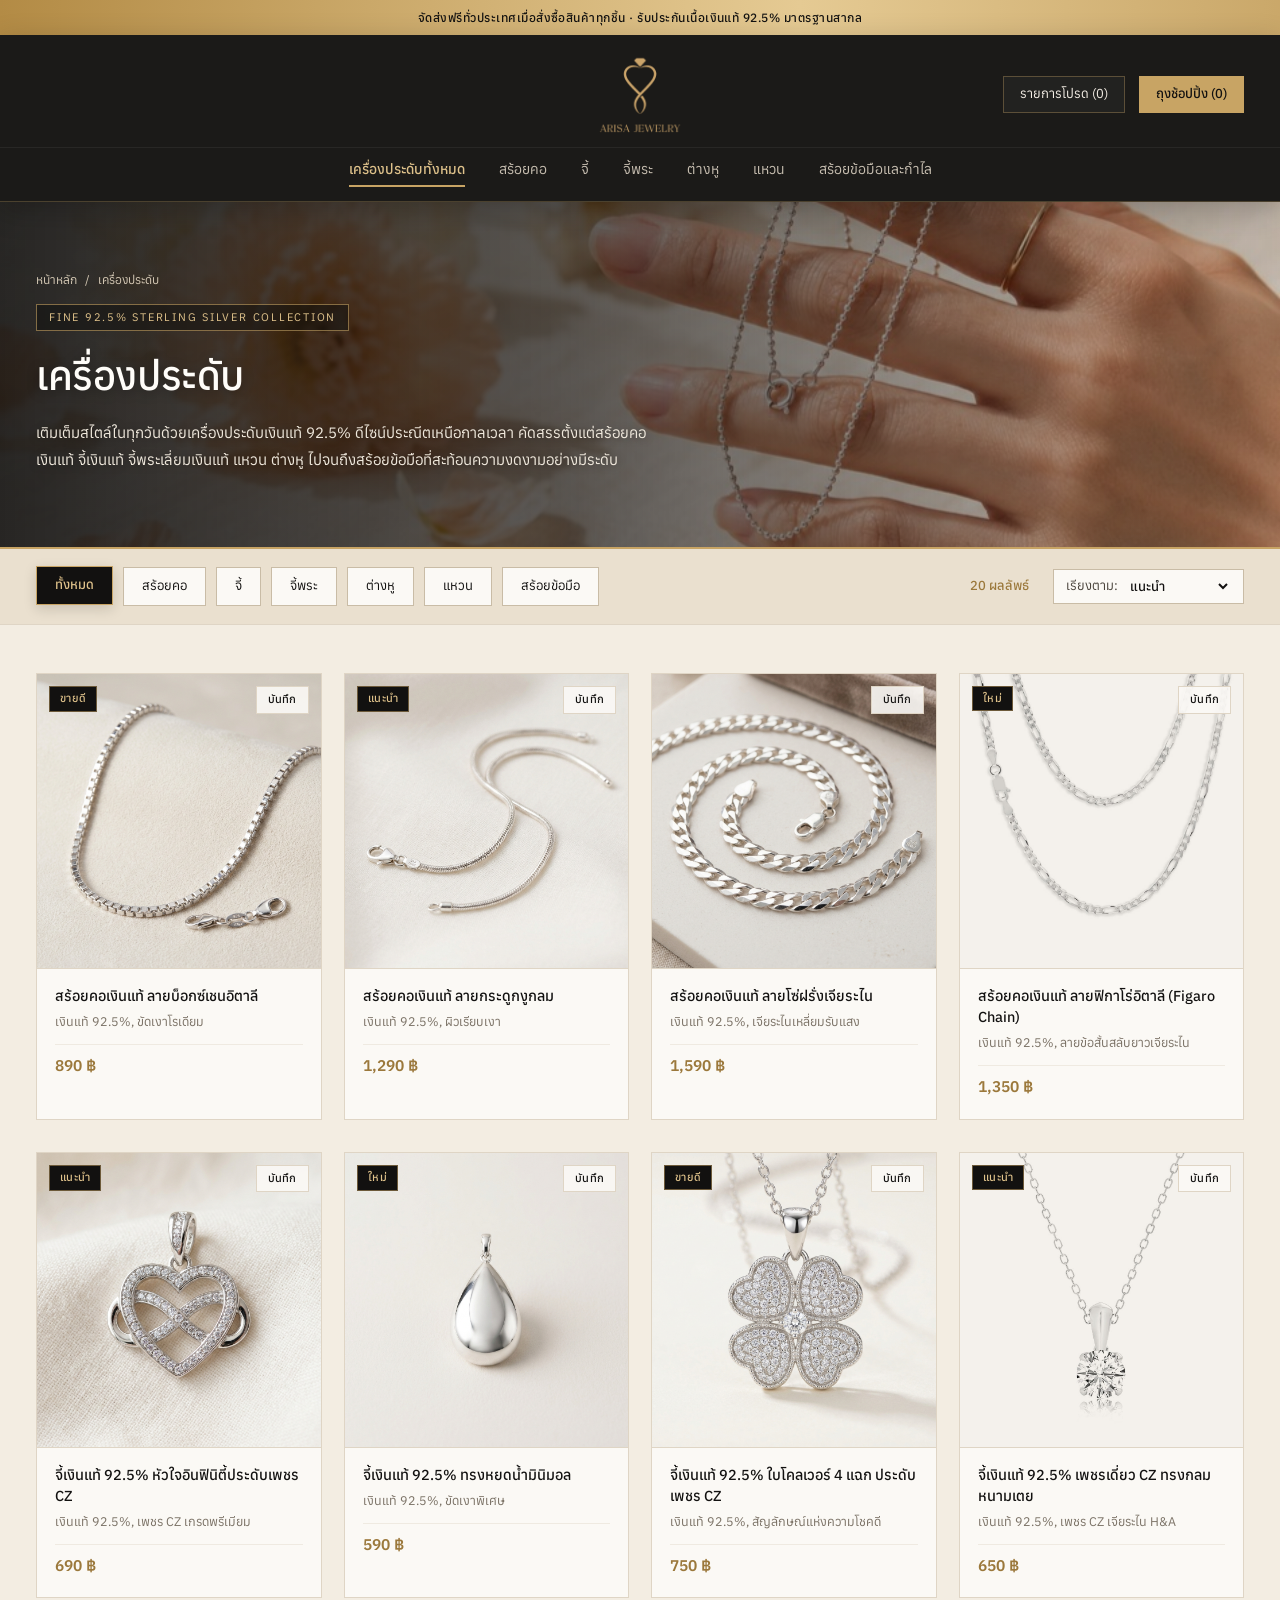
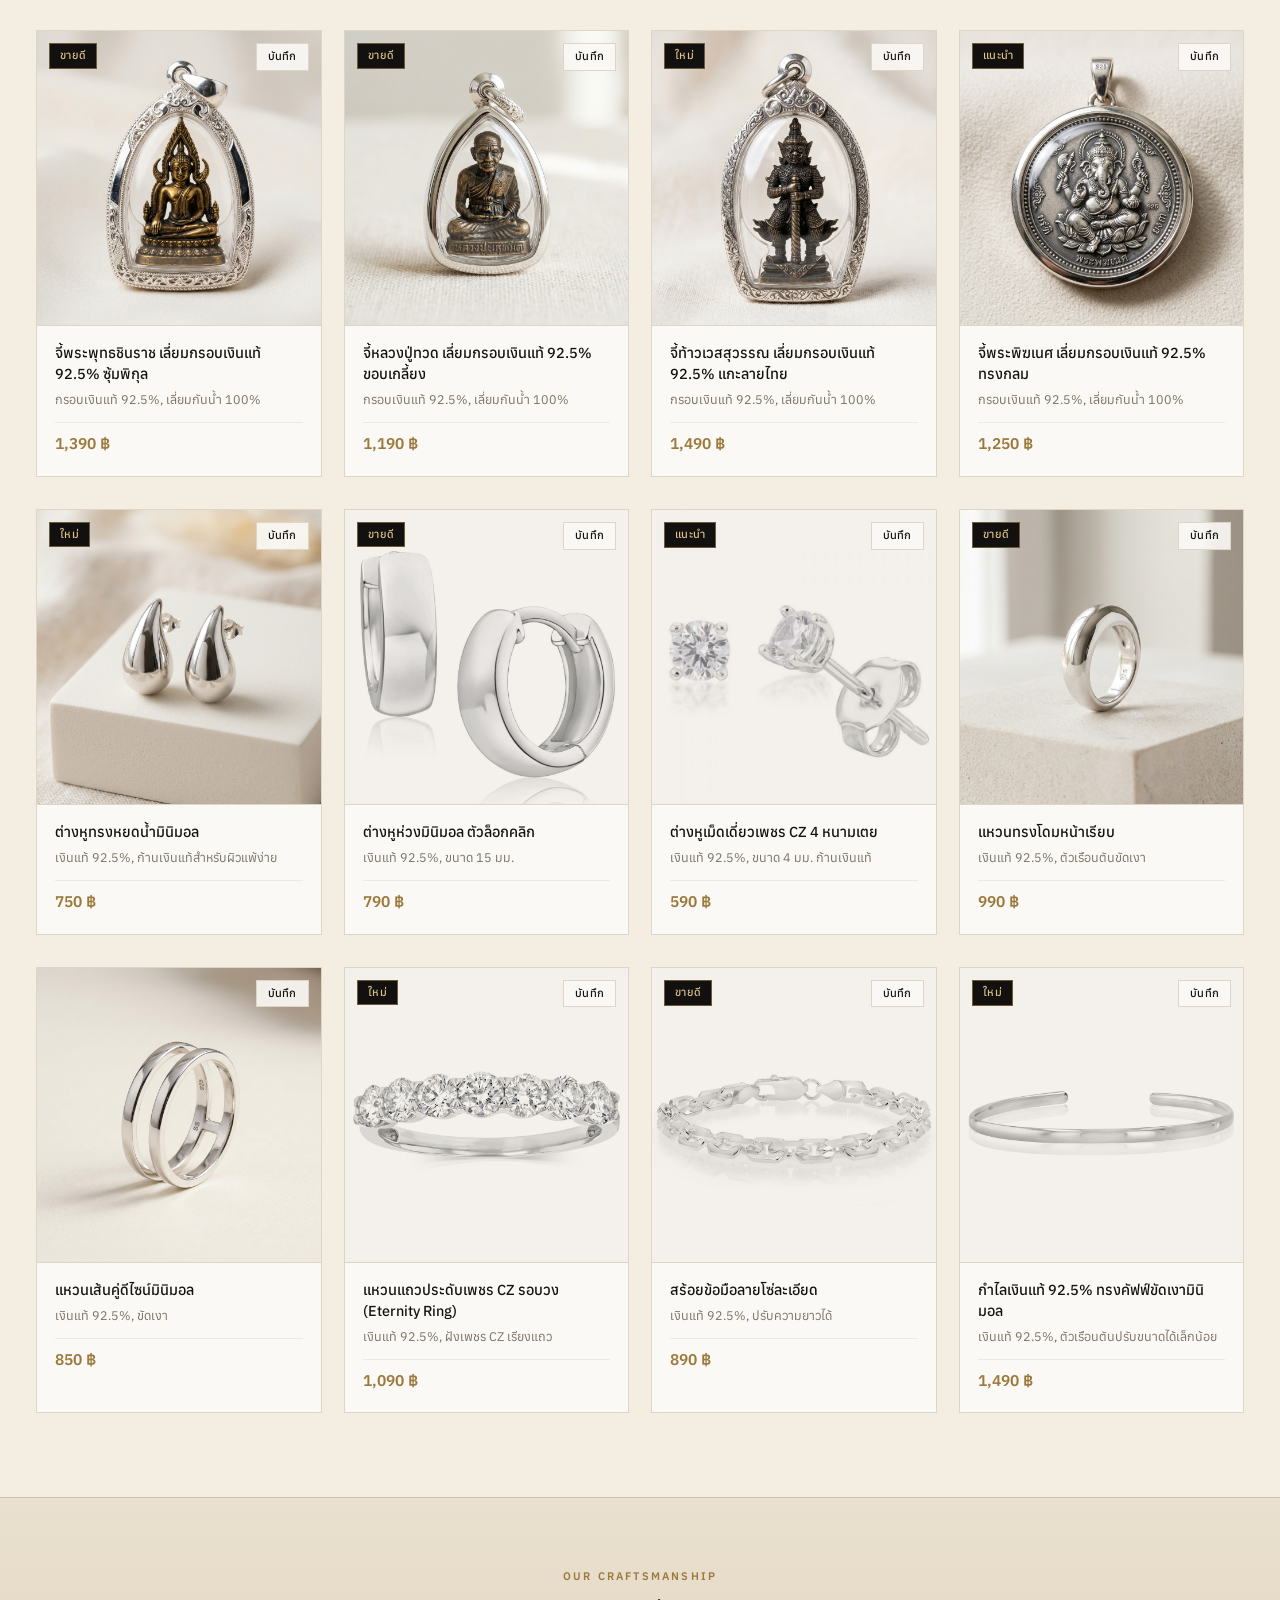
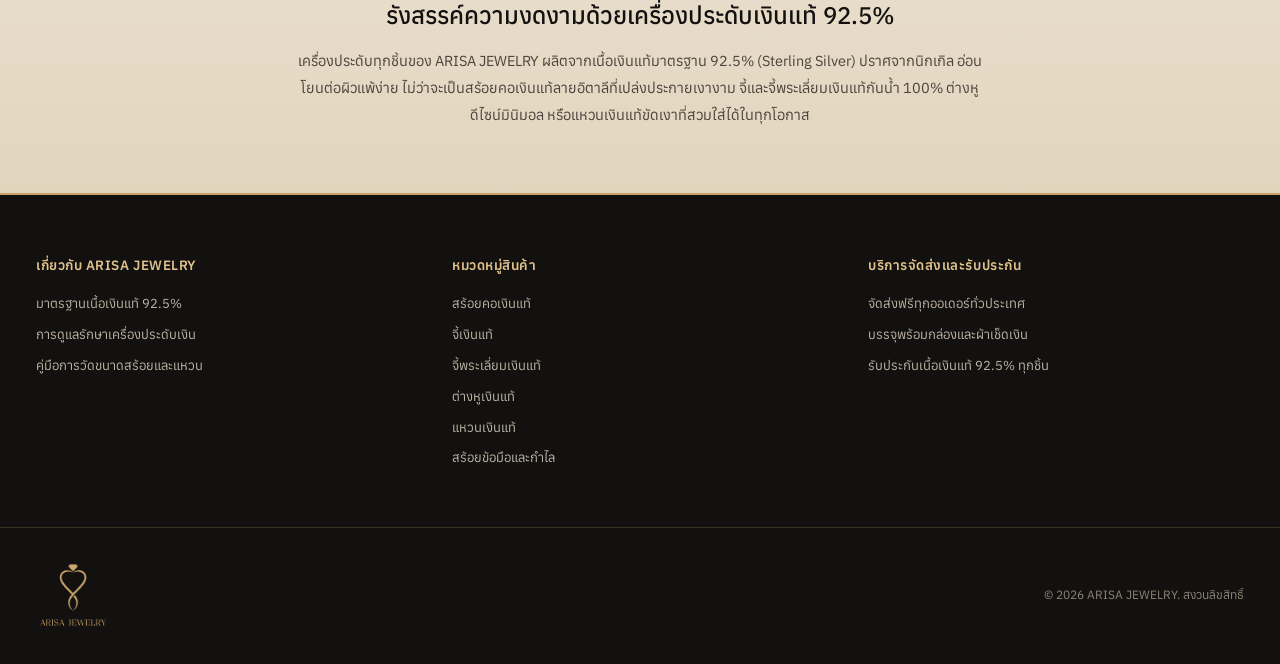
==== index.html @ e8a819fc "Remove TH / THB text from header left" ====
<!DOCTYPE html>
<html lang="th">
<head>
  <meta charset="UTF-8">
  <meta name="viewport" content="width=device-width, initial-scale=1.0">
  <title>เครื่องประดับเงินแท้ 92.5% | ARISA JEWELRY</title>
  <link rel="preconnect" href="https://fonts.googleapis.com">
  <link rel="preconnect" href="https://fonts.gstatic.com" crossorigin>
  <link href="https://fonts.googleapis.com/css2?family=Anuphan:wght@300;400;500;600&family=Cormorant+Garamond:wght@400;500;600&display=swap" rel="stylesheet">
  <link rel="stylesheet" href="styles.css">
</head>
<body>

  <!-- Top Utility Bar (Champagne Gold Shimmer) -->
  <div class="utility-bar">
    <span>จัดส่งฟรีทั่วประเทศเมื่อสั่งซื้อสินค้าทุกชิ้น · รับประกันเนื้อเงินแท้ 92.5% มาตรฐานสากล</span>
  </div>

  <!-- Main Header (Deep Obsidian Black & Signature Gold Logo) -->
  <header class="sw-header" id="top">
    <div class="sw-header-inner">
      <div class="sw-header-left"></div>

      <a href="#top" class="sw-brand" onclick="setCategory('all')">
        <img src="assets/logo-gold.png" alt="ARISA JEWELRY" class="sw-brand-logo">
      </a>

      <div class="sw-header-right">
        <button class="sw-action-link" id="wishlistTrigger" type="button">
          รายการโปรด (<span id="wishCount">0</span>)
        </button>
        <button class="sw-action-link sw-bag-link" id="bagTrigger" type="button">
          ถุงช้อปปิ้ง (<span id="bagCount">0</span>)
        </button>
      </div>
    </div>

    <!-- Category Navigation Bar -->
    <nav class="sw-nav">
      <button class="sw-nav-link active" data-category="all" type="button">เครื่องประดับทั้งหมด</button>
      <button class="sw-nav-link" data-category="necklaces" type="button">สร้อยคอ</button>
      <button class="sw-nav-link" data-category="pendants" type="button">จี้</button>
      <button class="sw-nav-link" data-category="amulets" type="button">จี้พระ</button>
      <button class="sw-nav-link" data-category="earrings" type="button">ต่างหู</button>
      <button class="sw-nav-link" data-category="rings" type="button">แหวน</button>
      <button class="sw-nav-link" data-category="bracelets" type="button">สร้อยข้อมือและกำไล</button>
    </nav>
  </header>

  <!-- Category Hero Header with Editorial Banner Image -->
  <section class="sw-category-hero" id="heroBannerSection">
    <div class="sw-hero-bg-wrap">
      <img src="assets/hero-banner.jpg" alt="ARISA JEWELRY Sterling Silver" class="sw-hero-bg-img" id="heroBannerImg">
      <div class="sw-hero-overlay"></div>
    </div>
    <div class="sw-container sw-hero-content">
      <div class="sw-breadcrumb">
        <a href="#top" onclick="setCategory('all')">หน้าหลัก</a>
        <span>/</span>
        <span id="breadcrumbCurrent">เครื่องประดับ</span>
      </div>
      <div class="sw-hero-badge">FINE 92.5% STERLING SILVER COLLECTION</div>
      <h1 class="sw-category-title" id="categoryTitle">เครื่องประดับ</h1>
      <p class="sw-category-desc" id="categoryDesc">
        เติมเต็มสไตล์ในทุกวันด้วยเครื่องประดับเงินแท้ 92.5% ดีไซน์ประณีตเหนือกาลเวลา คัดสรรตั้งแต่สร้อยคอเงินแท้ จี้เงินแท้ จี้พระเลี่ยมเงินแท้ แหวน ต่างหู ไปจนถึงสร้อยข้อมือที่สะท้อนความงดงามอย่างมีระดับ
      </p>
    </div>
  </section>

  <!-- Filter Pills & Sort Bar -->
  <section class="sw-filter-section">
    <div class="sw-container sw-filter-bar">
      <div class="sw-pills">
        <button class="sw-pill active" data-category="all" type="button">ทั้งหมด</button>
        <button class="sw-pill" data-category="necklaces" type="button">สร้อยคอ</button>
        <button class="sw-pill" data-category="pendants" type="button">จี้</button>
        <button class="sw-pill" data-category="amulets" type="button">จี้พระ</button>
        <button class="sw-pill" data-category="earrings" type="button">ต่างหู</button>
        <button class="sw-pill" data-category="rings" type="button">แหวน</button>
        <button class="sw-pill" data-category="bracelets" type="button">สร้อยข้อมือ</button>
      </div>

      <div class="sw-sort-group">
        <span class="sw-result-count" id="resultCount">20 ผลลัพธ์</span>
        <div class="sw-sort-select-wrap">
          <label for="sortSelect">เรียงตาม:</label>
          <select id="sortSelect" class="sw-sort-select">
            <option value="recommended">แนะนำ</option>
            <option value="price-asc">ราคา: ต่ำ ไป สูง</option>
            <option value="price-desc">ราคา: สูง ไป ต่ำ</option>
          </select>
        </div>
      </div>
    </div>
  </section>

  <!-- Product Grid (4-Column Warm Luxury Tiles) -->
  <main class="sw-catalog">
    <div class="sw-container">
      <div class="sw-product-grid" id="productGrid">
        <!-- Populated via app.js -->
      </div>
    </div>
  </main>

  <!-- Editorial Craft Footer Block -->
  <section class="sw-seo-block">
    <div class="sw-container sw-seo-inner">
      <span class="sw-seo-eyebrow">OUR CRAFTSMANSHIP</span>
      <h2>รังสรรค์ความงดงามด้วยเครื่องประดับเงินแท้ 92.5%</h2>
      <p>
        เครื่องประดับทุกชิ้นของ ARISA JEWELRY ผลิตจากเนื้อเงินแท้มาตรฐาน 92.5% (Sterling Silver) ปราศจากนิกเกิล อ่อนโยนต่อผิวแพ้ง่าย ไม่ว่าจะเป็นสร้อยคอเงินแท้ลายอิตาลีที่เปล่งประกายเงางาม จี้และจี้พระเลี่ยมเงินแท้กันน้ำ 100% ต่างหูดีไซน์มินิมอล หรือแหวนเงินแท้ขัดเงาที่สวมใส่ได้ในทุกโอกาส
      </p>
    </div>
  </section>

  <!-- Obsidian & Gold Luxury Footer -->
  <footer class="sw-footer">
    <div class="sw-container sw-footer-grid">
      <div class="sw-footer-col">
        <h4>เกี่ยวกับ ARISA JEWELRY</h4>
        <ul>
          <li>มาตรฐานเนื้อเงินแท้ 92.5%</li>
          <li>การดูแลรักษาเครื่องประดับเงิน</li>
          <li>คู่มือการวัดขนาดสร้อยและแหวน</li>
        </ul>
      </div>
      <div class="sw-footer-col">
        <h4>หมวดหมู่สินค้า</h4>
        <ul>
          <li><button onclick="setCategory('necklaces')">สร้อยคอเงินแท้</button></li>
          <li><button onclick="setCategory('pendants')">จี้เงินแท้</button></li>
          <li><button onclick="setCategory('amulets')">จี้พระเลี่ยมเงินแท้</button></li>
          <li><button onclick="setCategory('earrings')">ต่างหูเงินแท้</button></li>
          <li><button onclick="setCategory('rings')">แหวนเงินแท้</button></li>
          <li><button onclick="setCategory('bracelets')">สร้อยข้อมือและกำไล</button></li>
        </ul>
      </div>
      <div class="sw-footer-col">
        <h4>บริการจัดส่งและรับประกัน</h4>
        <ul>
          <li>จัดส่งฟรีทุกออเดอร์ทั่วประเทศ</li>
          <li>บรรจุพร้อมกล่องและผ้าเช็ดเงิน</li>
          <li>รับประกันเนื้อเงินแท้ 92.5% ทุกชิ้น</li>
        </ul>
      </div>
    </div>

    <div class="sw-container sw-footer-bottom">
      <img src="assets/logo-gold.png" alt="ARISA JEWELRY" class="sw-footer-logo-img">
      <div class="sw-copyright">© 2026 ARISA JEWELRY. สงวนลิขสิทธิ์</div>
    </div>
  </footer>

  <!-- Product Quick View Modal -->
  <div class="sw-modal-backdrop" id="productModal" aria-hidden="true">
    <div class="sw-modal" role="dialog" aria-modal="true">
      <button class="sw-modal-close" id="modalClose" type="button">ปิด</button>
      <div id="modalBody"></div>
    </div>
  </div>

  <!-- Shopping Bag Drawer -->
  <div class="sw-drawer-backdrop" id="bagDrawer" aria-hidden="true">
    <aside class="sw-drawer">
      <div class="sw-drawer-header">
        <h3>ถุงช้อปปิ้งของคุณ</h3>
        <button id="drawerClose" type="button">ปิด</button>
      </div>
      <div class="sw-drawer-body" id="bagItemsList"></div>
      <div class="sw-drawer-footer">
        <div class="sw-total-line">
          <span>ยอดรวมสุทธิ (รวมค่าจัดส่งฟรี)</span>
          <strong id="bagTotalAmount">0 ฿</strong>
        </div>
        <form id="checkoutForm" class="sw-checkout-form" style="display: none;">
          <input type="text" id="custName" placeholder="ชื่อ - นามสกุลผู้รับ" required>
          <input type="tel" id="custPhone" placeholder="เบอร์โทรศัพท์ติดต่อ" required>
          <textarea id="custAddress" rows="2" placeholder="ที่อยู่จัดส่ง และขนาด/ความยาวสร้อยที่ต้องการ" required></textarea>
          <button type="submit" class="sw-btn-black">ยืนยันคำสั่งซื้อ</button>
        </form>
        <button id="proceedCheckoutBtn" type="button" class="sw-btn-black">ดำเนินการชำระเงิน</button>
        <div id="orderSuccessMsg" class="sw-order-success" style="display: none;"></div>
      </div>
    </aside>
  </div>

  <script src="app.js"></script>
</body>
</html>
---- styles.css ----
:root {
  --sw-black: #121110;
  --sw-obsidian: #181614;
  --sw-gold: #C8A464;
  --sw-gold-light: #DFC28B;
  --sw-gold-dark: #9B783B;
  --sw-grey-dark: #4A443C;
  --sw-grey-muted: #7B7266;
  --sw-bg-white: #FBF9F5;
  --sw-bg-cream: #F3EDE2;
  --sw-bg-sand: #EAE0CF;
  --sw-tile-bg: #EFEAE1;
  --sw-border: #DFD5C5;
  --font-sans: 'Anuphan', -apple-system, BlinkMacSystemFont, sans-serif;
  --font-serif: 'Cormorant Garamond', Georgia, serif;
}

* {
  box-sizing: border-box;
  margin: 0;
  padding: 0;
}

html {
  scroll-behavior: smooth;
}

body {
  background-color: var(--sw-bg-cream);
  color: var(--sw-black);
  font-family: var(--font-sans);
  font-weight: 400;
  line-height: 1.6;
  -webkit-font-smoothing: antialiased;
  overflow-x: hidden;
}

a {
  color: inherit;
  text-decoration: none;
}

button, select {
  font: inherit;
  color: inherit;
  background: none;
  border: none;
  cursor: pointer;
}

img {
  display: block;
  max-width: 100%;
}

/* Luxury Motion Keyframes */
@keyframes goldShimmer {
  0% { background-position: 0% 50%; }
  50% { background-position: 100% 50%; }
  100% { background-position: 0% 50%; }
}

@keyframes heroZoom {
  0% { transform: scale(1); }
  100% { transform: scale(1.09); }
}

@keyframes fadeUpReveal {
  0% {
    opacity: 0;
    transform: translateY(22px);
  }
  100% {
    opacity: 1;
    transform: translateY(0);
  }
}

@keyframes modalScaleIn {
  0% {
    opacity: 0;
    transform: translateY(18px) scale(0.96);
  }
  100% {
    opacity: 1;
    transform: translateY(0) scale(1);
  }
}

@keyframes drawerSlideIn {
  0% {
    transform: translateX(100%);
  }
  100% {
    transform: translateX(0);
  }
}

@keyframes softPulseGlow {
  0%, 100% {
    filter: drop-shadow(0 2px 10px rgba(200, 164, 100, 0.18));
  }
  50% {
    filter: drop-shadow(0 4px 18px rgba(223, 194, 139, 0.42));
  }
}

.sw-container {
  max-width: 1360px;
  margin: 0 auto;
  padding: 0 36px;
}

/* Top Utility Bar (Animated Champagne Gold Shimmer) */
.utility-bar {
  background: linear-gradient(90deg, #B38B45 0%, #E5CA93 25%, #B8914E 50%, #E5CA93 75%, #B38B45 100%);
  background-size: 250% 100%;
  animation: goldShimmer 9s ease-in-out infinite;
  color: #121110;
  text-align: center;
  padding: 8px 20px;
  font-size: 12px;
  font-weight: 500;
  letter-spacing: 0.04em;
}

/* Header (Deep Obsidian & Gold Signature Brand Style) */
.sw-header {
  background-color: rgba(18, 17, 16, 0.96);
  backdrop-filter: blur(10px);
  color: #F5EFE6;
  border-bottom: 1px solid rgba(200, 164, 100, 0.28);
  position: sticky;
  top: 0;
  z-index: 40;
  box-shadow: 0 8px 28px rgba(0, 0, 0, 0.22);
  transition: all 0.35s ease;
}

.sw-header-inner {
  max-width: 1360px;
  margin: 0 auto;
  padding: 18px 36px 12px;
  display: grid;
  grid-template-columns: 1fr auto 1fr;
  align-items: center;
}

.sw-header-left {
  font-size: 11.5px;
  color: var(--sw-gold-light);
  letter-spacing: 0.08em;
}

.sw-brand {
  display: flex;
  justify-content: center;
  align-items: center;
  transition: transform 0.4s cubic-bezier(0.16, 1, 0.3, 1);
}

.sw-brand:hover {
  transform: scale(1.04);
}

.sw-brand-logo {
  height: 82px;
  width: auto;
  object-fit: contain;
  animation: softPulseGlow 4.5s ease-in-out infinite;
}

.sw-footer-logo-img {
  height: 68px;
  width: auto;
  object-fit: contain;
  transition: transform 0.35s ease;
}

.sw-footer-logo-img:hover {
  transform: scale(1.04);
}

.sw-header-right {
  display: flex;
  justify-content: flex-end;
  align-items: center;
  gap: 14px;
}

.sw-action-link {
  font-size: 13px;
  color: #F5EFE6;
  padding: 7px 16px;
  border: 1px solid rgba(200, 164, 100, 0.35);
  background-color: rgba(255, 255, 255, 0.03);
  transition: all 0.3s cubic-bezier(0.16, 1, 0.3, 1);
}

.sw-action-link:hover {
  border-color: var(--sw-gold);
  color: var(--sw-gold-light);
  background-color: rgba(200, 164, 100, 0.12);
  transform: translateY(-2px);
}

.sw-bag-link {
  background-color: var(--sw-gold);
  color: #121110;
  border-color: var(--sw-gold);
  font-weight: 500;
}

.sw-bag-link:hover {
  background-color: var(--sw-gold-light);
  color: #121110;
  box-shadow: 0 6px 18px rgba(200, 164, 100, 0.32);
}

/* Navigation Links with Sliding Gold Underline */
.sw-nav {
  display: flex;
  justify-content: center;
  gap: 34px;
  padding: 10px 24px 14px;
  flex-wrap: wrap;
  border-top: 1px solid rgba(255, 255, 255, 0.06);
}

.sw-nav-link {
  position: relative;
  font-size: 14px;
  color: #C7BEB0;
  padding-bottom: 6px;
  transition: color 0.3s ease;
}

.sw-nav-link::after {
  content: '';
  position: absolute;
  left: 50%;
  bottom: 0;
  width: 0;
  height: 2px;
  background-color: var(--sw-gold);
  transition: width 0.32s cubic-bezier(0.16, 1, 0.3, 1), left 0.32s cubic-bezier(0.16, 1, 0.3, 1);
}

.sw-nav-link:hover,
.sw-nav-link.active {
  color: var(--sw-gold-light);
  font-weight: 500;
}

.sw-nav-link:hover::after,
.sw-nav-link.active::after {
  width: 100%;
  left: 0;
}

/* Category Hero Header with Slow Ken Burns Motion */
.sw-category-hero {
  position: relative;
  overflow: hidden;
  background-color: #1A1612;
  color: #F7F2E9;
  padding: 68px 0 74px;
  border-bottom: 2px solid var(--sw-gold);
  min-height: 320px;
  display: flex;
  align-items: center;
}

.sw-hero-bg-wrap {
  position: absolute;
  inset: 0;
  z-index: 1;
  overflow: hidden;
}

.sw-hero-bg-img {
  width: 100%;
  height: 100%;
  object-fit: cover;
  object-position: right center;
  animation: heroZoom 18s ease-in-out infinite alternate;
  will-change: transform;
}

.sw-hero-overlay {
  position: absolute;
  inset: 0;
  background: linear-gradient(90deg, rgba(18, 17, 16, 0.9) 0%, rgba(18, 17, 16, 0.68) 45%, rgba(18, 17, 16, 0.16) 100%);
}

.sw-hero-content {
  position: relative;
  z-index: 2;
  width: 100%;
  animation: fadeUpReveal 0.75s cubic-bezier(0.16, 1, 0.3, 1) both;
}

.sw-breadcrumb {
  font-size: 12px;
  color: #D4C8B4;
  display: flex;
  gap: 8px;
  margin-bottom: 14px;
}

.sw-breadcrumb a:hover {
  color: var(--sw-gold-light);
  text-decoration: underline;
}

.sw-hero-badge {
  display: inline-block;
  font-size: 11px;
  letter-spacing: 0.16em;
  color: var(--sw-gold-light);
  border: 1px solid rgba(200, 164, 100, 0.6);
  padding: 4px 12px;
  margin-bottom: 12px;
  background-color: rgba(18, 17, 16, 0.55);
  backdrop-filter: blur(4px);
}

.sw-category-title {
  font-family: var(--font-sans);
  font-size: clamp(28px, 3.2vw, 40px);
  font-weight: 500;
  color: #FFFDF9;
  margin-bottom: 12px;
  letter-spacing: -0.01em;
  text-shadow: 0 2px 12px rgba(0, 0, 0, 0.35);
  transition: opacity 0.3s ease, transform 0.3s ease;
}

.sw-category-desc {
  font-size: 15px;
  color: #EFE8DC;
  max-width: 620px;
  line-height: 1.8;
  text-shadow: 0 1px 8px rgba(0, 0, 0, 0.4);
  transition: opacity 0.3s ease, transform 0.3s ease;
}

/* Filter Pills & Sort Bar (Warm Champagne Sand Bar) */
.sw-filter-section {
  background-color: var(--sw-bg-sand);
  padding: 18px 0;
  border-bottom: 1px solid var(--sw-border);
}

.sw-filter-bar {
  display: flex;
  justify-content: space-between;
  align-items: center;
  flex-wrap: wrap;
  gap: 16px;
}

.sw-pills {
  display: flex;
  gap: 10px;
  flex-wrap: wrap;
}

.sw-pill {
  padding: 8px 18px;
  border: 1px solid #C9BCA6;
  font-size: 13px;
  color: var(--sw-black);
  background-color: var(--sw-bg-white);
  transition: all 0.28s cubic-bezier(0.16, 1, 0.3, 1);
}

.sw-pill:hover {
  border-color: var(--sw-gold-dark);
  background-color: #FFFDF9;
  transform: translateY(-2px);
}

.sw-pill.active {
  background-color: var(--sw-black);
  color: var(--sw-gold-light);
  border-color: var(--sw-gold);
  font-weight: 500;
  box-shadow: 0 4px 12px rgba(18, 17, 16, 0.15);
  transform: translateY(-1px);
}

.sw-sort-group {
  display: flex;
  align-items: center;
  gap: 24px;
  font-size: 13px;
  color: var(--sw-grey-dark);
}

.sw-result-count {
  font-weight: 500;
  color: var(--sw-gold-dark);
}

.sw-sort-select-wrap {
  display: flex;
  align-items: center;
  gap: 8px;
  background-color: var(--sw-bg-white);
  padding: 6px 12px;
  border: 1px solid #C9BCA6;
}

.sw-sort-select {
  font-weight: 500;
  color: var(--sw-black);
  padding-right: 4px;
  outline: none;
}

/* Product Grid with Staggered Reveal & Shimmer Hover */
.sw-catalog {
  padding: 48px 0 84px;
  background-color: var(--sw-bg-cream);
}

.sw-product-grid {
  display: grid;
  grid-template-columns: repeat(4, 1fr);
  gap: 32px 22px;
}

.sw-card {
  display: flex;
  flex-direction: column;
  cursor: pointer;
  background-color: var(--sw-bg-white);
  border: 1px solid var(--sw-border);
  animation: fadeUpReveal 0.65s cubic-bezier(0.16, 1, 0.3, 1) both;
  transition: transform 0.38s cubic-bezier(0.16, 1, 0.3, 1), box-shadow 0.38s cubic-bezier(0.16, 1, 0.3, 1), border-color 0.38s ease;
}

.sw-card:hover {
  transform: translateY(-7px);
  border-color: var(--sw-gold);
  box-shadow: 0 18px 38px rgba(34, 28, 20, 0.13);
}

.sw-tile-media {
  position: relative;
  aspect-ratio: 1 / 1.04;
  background-color: var(--sw-tile-bg);
  overflow: hidden;
  border-bottom: 1px solid var(--sw-border);
}

/* Subtle luxury light sweep across product image on hover */
.sw-tile-media::after {
  content: '';
  position: absolute;
  top: 0;
  left: -120%;
  width: 65%;
  height: 100%;
  background: linear-gradient(90deg, rgba(255,255,255,0) 0%, rgba(255,255,255,0.32) 50%, rgba(255,255,255,0) 100%);
  transform: skewX(-22deg);
  transition: left 0.75s cubic-bezier(0.16, 1, 0.3, 1);
  pointer-events: none;
}

.sw-card:hover .sw-tile-media::after {
  left: 140%;
}

.sw-tile-img {
  width: 100%;
  height: 100%;
  object-fit: cover;
  transition: transform 0.75s cubic-bezier(0.16, 1, 0.3, 1);
}

.sw-card:hover .sw-tile-img {
  transform: scale(1.07);
}

.sw-badge {
  position: absolute;
  top: 12px;
  left: 12px;
  background-color: var(--sw-black);
  color: var(--sw-gold-light);
  border: 1px solid rgba(200, 164, 100, 0.5);
  font-size: 11px;
  font-weight: 500;
  padding: 3px 10px;
  letter-spacing: 0.03em;
  z-index: 2;
}

/* Clean Text-Only Save Pill Button (No Heart Icons) */
.sw-wish-btn {
  position: absolute;
  top: 12px;
  right: 12px;
  padding: 4px 11px;
  font-size: 11px;
  font-weight: 500;
  letter-spacing: 0.02em;
  color: var(--sw-black);
  background-color: rgba(251, 249, 245, 0.9);
  border: 1px solid var(--sw-border);
  transition: all 0.25s ease;
  z-index: 2;
}

.sw-wish-btn:hover {
  background-color: var(--sw-black);
  color: var(--sw-gold-light);
  border-color: var(--sw-gold);
}

.sw-wish-btn.saved {
  background-color: var(--sw-black);
  color: var(--sw-gold-light);
  border-color: var(--sw-gold);
}

.sw-tile-info {
  display: flex;
  flex-direction: column;
  gap: 5px;
  padding: 16px 18px 20px;
}

.sw-tile-title {
  font-size: 14.5px;
  font-weight: 500;
  color: var(--sw-black);
  line-height: 1.45;
  transition: color 0.25s ease;
}

.sw-card:hover .sw-tile-title {
  color: var(--sw-gold-dark);
}

.sw-tile-sub {
  font-size: 12.5px;
  color: var(--sw-grey-muted);
}

.sw-tile-price {
  margin-top: 8px;
  padding-top: 8px;
  border-top: 1px solid #EFEAE1;
  font-size: 15.5px;
  font-weight: 600;
  color: var(--sw-gold-dark);
}

/* SEO Story Block at Bottom (Warm Champagne Gold Section) */
.sw-seo-block {
  background: linear-gradient(180deg, #EAE0CF 0%, #E2D5BE 100%);
  padding: 64px 0;
  border-top: 1px solid #D1C2A8;
  border-bottom: 2px solid var(--sw-gold);
  text-align: center;
}

.sw-seo-inner {
  max-width: 760px;
}

.sw-seo-eyebrow {
  display: inline-block;
  font-size: 11px;
  letter-spacing: 0.2em;
  color: var(--sw-gold-dark);
  font-weight: 600;
  margin-bottom: 10px;
}

.sw-seo-inner h2 {
  font-size: 24px;
  font-weight: 500;
  color: var(--sw-black);
  margin-bottom: 14px;
}

.sw-seo-inner p {
  font-size: 14.5px;
  color: var(--sw-grey-dark);
  line-height: 1.85;
}

/* Footer (Obsidian & Gold) */
.sw-footer {
  background-color: var(--sw-black);
  color: #D8CFC2;
  padding: 60px 0 36px;
}

.sw-footer-grid {
  display: grid;
  grid-template-columns: repeat(3, 1fr);
  gap: 40px;
  padding-bottom: 48px;
  border-bottom: 1px solid rgba(200, 164, 100, 0.22);
}

.sw-footer-col h4 {
  font-size: 13.5px;
  font-weight: 600;
  color: var(--sw-gold-light);
  margin-bottom: 18px;
  letter-spacing: 0.04em;
}

.sw-footer-col ul {
  list-style: none;
}

.sw-footer-col li {
  font-size: 13px;
  color: #BDB3A4;
  margin-bottom: 10px;
}

.sw-footer-col button {
  color: #BDB3A4;
  transition: color 0.2s, transform 0.2s;
}

.sw-footer-col button:hover {
  text-decoration: underline;
  color: var(--sw-gold-light);
  transform: translateX(3px);
}

.sw-footer-bottom {
  padding-top: 32px;
  display: flex;
  justify-content: space-between;
  align-items: center;
}

.sw-copyright {
  font-size: 12px;
  color: #8E8475;
}

/* Modal & Drawer with Smooth Motion */
.sw-modal-backdrop,
.sw-drawer-backdrop {
  position: fixed;
  inset: 0;
  background-color: rgba(14, 13, 12, 0.65);
  backdrop-filter: blur(4px);
  z-index: 100;
  display: none;
  align-items: center;
  justify-content: center;
  padding: 20px;
}

.sw-modal-backdrop.open,
.sw-drawer-backdrop.open {
  display: flex;
}

.sw-modal {
  background-color: var(--sw-bg-white);
  border: 1px solid var(--sw-gold);
  max-width: 860px;
  width: 100%;
  position: relative;
  overflow: hidden;
  box-shadow: 0 24px 60px rgba(0, 0, 0, 0.35);
  animation: modalScaleIn 0.38s cubic-bezier(0.16, 1, 0.3, 1) both;
}

.sw-modal-close {
  position: absolute;
  top: 16px;
  right: 20px;
  font-size: 12px;
  font-weight: 500;
  padding: 6px 14px;
  z-index: 10;
  background-color: var(--sw-black);
  color: var(--sw-gold-light);
  border: 1px solid rgba(200, 164, 100, 0.45);
  transition: all 0.2s ease;
}

.sw-modal-close:hover {
  background-color: var(--sw-gold);
  color: var(--sw-black);
}

.sw-modal-grid {
  display: grid;
  grid-template-columns: 1fr 1fr;
}

.sw-modal-img {
  width: 100%;
  height: 100%;
  min-height: 400px;
  object-fit: cover;
  background-color: var(--sw-tile-bg);
}

.sw-modal-info {
  padding: 40px 36px;
  display: flex;
  flex-direction: column;
  justify-content: space-between;
  background-color: var(--sw-bg-white);
}

.sw-btn-black {
  width: 100%;
  background-color: var(--sw-black);
  color: var(--sw-gold-light);
  border: 1px solid var(--sw-gold);
  padding: 14px 24px;
  font-size: 14px;
  font-weight: 500;
  text-align: center;
  transition: all 0.28s cubic-bezier(0.16, 1, 0.3, 1);
}

.sw-btn-black:hover {
  background-color: var(--sw-gold);
  color: var(--sw-black);
  transform: translateY(-2px);
  box-shadow: 0 8px 20px rgba(200, 164, 100, 0.28);
}

.sw-drawer-backdrop {
  justify-content: flex-end;
  padding: 0;
}

.sw-drawer {
  background-color: var(--sw-bg-white);
  width: min(420px, 100vw);
  height: 100vh;
  display: flex;
  flex-direction: column;
  justify-content: space-between;
  border-left: 1px solid var(--sw-gold);
  animation: drawerSlideIn 0.38s cubic-bezier(0.16, 1, 0.3, 1) both;
}

.sw-drawer-header {
  padding: 22px 28px;
  background-color: var(--sw-black);
  color: var(--sw-gold-light);
  border-bottom: 1px solid var(--sw-gold);
  display: flex;
  justify-content: space-between;
  align-items: center;
}

.sw-drawer-header h3 {
  font-size: 17px;
  font-weight: 500;
}

.sw-drawer-header button {
  color: var(--sw-gold-light);
  font-size: 12.5px;
  padding: 4px 12px;
  border: 1px solid rgba(200, 164, 100, 0.4);
  transition: all 0.2s ease;
}

.sw-drawer-header button:hover {
  background-color: var(--sw-gold);
  color: var(--sw-black);
}

.sw-drawer-body {
  flex: 1;
  overflow-y: auto;
  padding: 16px 28px;
}

.sw-drawer-footer {
  padding: 22px 28px 30px;
  background-color: var(--sw-bg-sand);
  border-top: 1px solid var(--sw-border);
}

.sw-total-line {
  display: flex;
  justify-content: space-between;
  align-items: baseline;
  margin-bottom: 16px;
  font-size: 14px;
}

.sw-total-line strong {
  font-size: 18px;
  color: var(--sw-gold-dark);
}

.sw-checkout-form {
  display: flex;
  flex-direction: column;
  gap: 8px;
  margin-bottom: 10px;
}

.sw-checkout-form input,
.sw-checkout-form textarea {
  width: 100%;
  padding: 10px 12px;
  border: 1px solid #C9BCA6;
  font: inherit;
  font-size: 13px;
  background-color: var(--sw-bg-white);
}

.sw-order-success {
  margin-top: 10px;
  padding: 12px;
  background-color: var(--sw-black);
  color: var(--sw-gold-light);
  border: 1px solid var(--sw-gold);
  font-size: 13px;
  text-align: center;
}

@media (max-width: 1024px) {
  .sw-product-grid {
    grid-template-columns: repeat(3, 1fr);
  }
}

@media (max-width: 768px) {
  .sw-container,
  .sw-header-inner {
    padding-left: 20px;
    padding-right: 20px;
  }
  .sw-header-left {
    display: none;
  }
  .sw-header-inner {
    grid-template-columns: 1fr auto;
  }
  .sw-brand {
    align-items: flex-start;
  }
  .sw-product-grid {
    grid-template-columns: repeat(2, 1fr);
    gap: 20px 12px;
  }
  .sw-footer-grid,
  .sw-modal-grid {
    grid-template-columns: 1fr;
  }
}
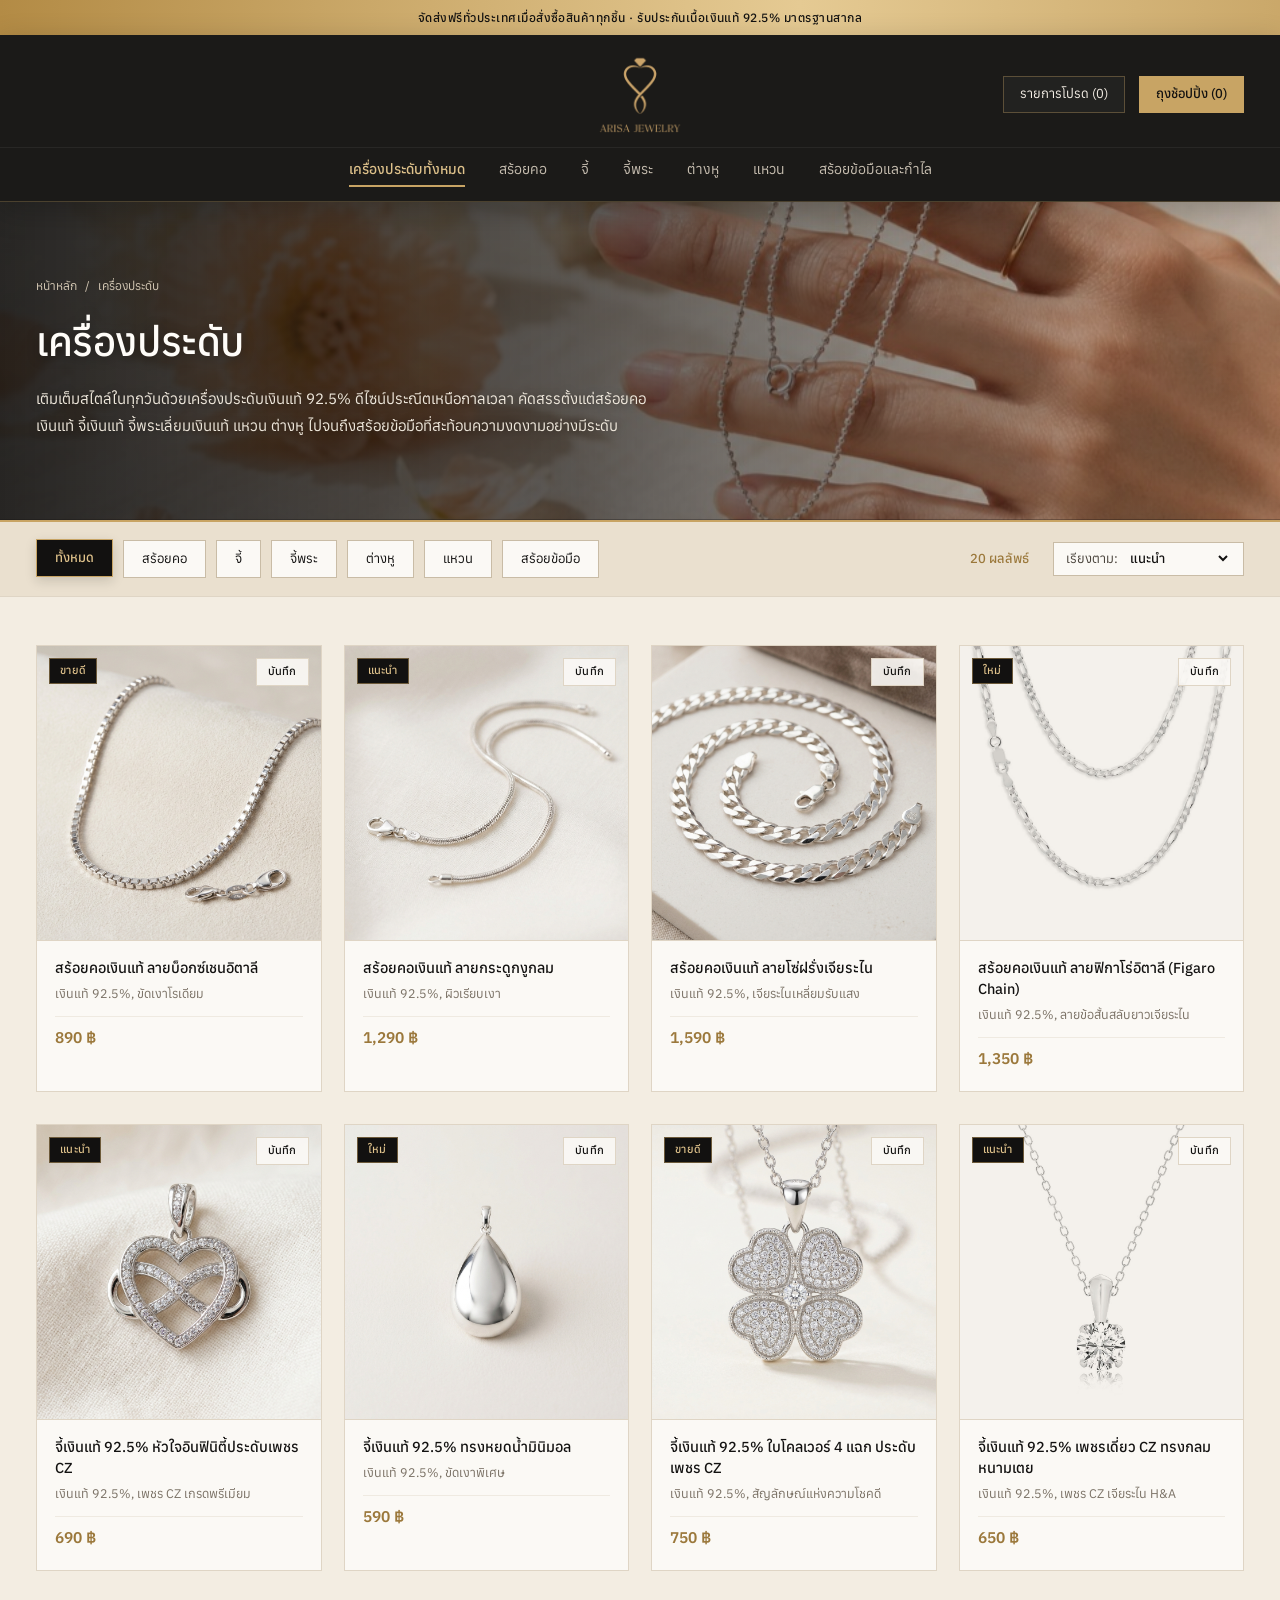
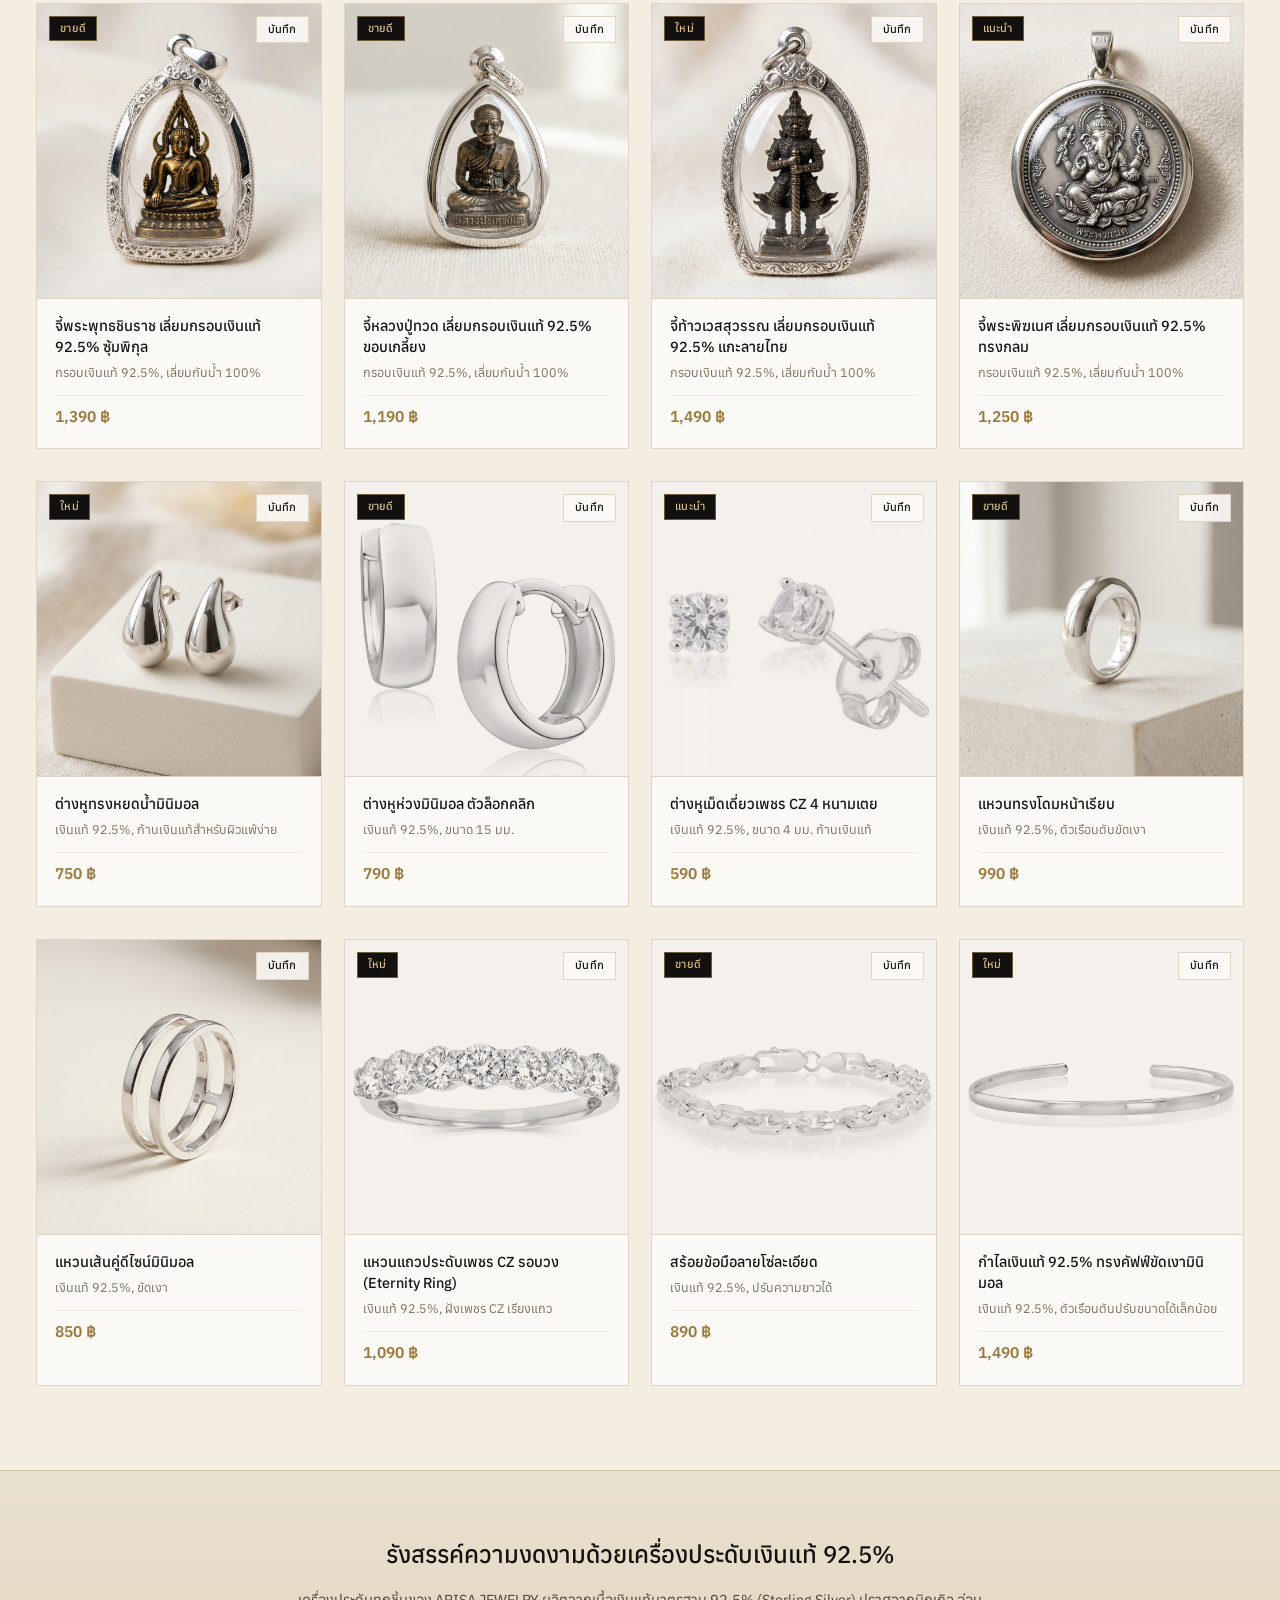
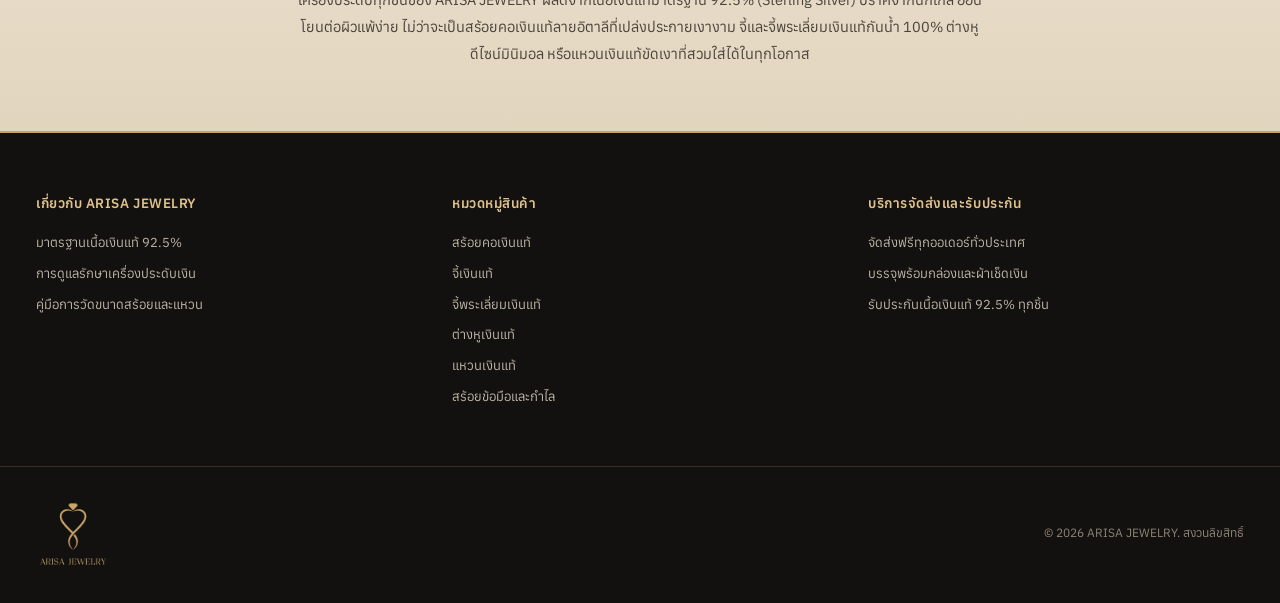
==== commit 952065ee: "Remove FINE 92.5% STERLING SILVER COLLECTION badge from hero banner" ====
--- a/index.html
+++ b/index.html
@@ -59,7 +59,6 @@
         <span>/</span>
         <span id="breadcrumbCurrent">เครื่องประดับ</span>
       </div>
-      <div class="sw-hero-badge">FINE 92.5% STERLING SILVER COLLECTION</div>
       <h1 class="sw-category-title" id="categoryTitle">เครื่องประดับ</h1>
       <p class="sw-category-desc" id="categoryDesc">
         เติมเต็มสไตล์ในทุกวันด้วยเครื่องประดับเงินแท้ 92.5% ดีไซน์ประณีตเหนือกาลเวลา คัดสรรตั้งแต่สร้อยคอเงินแท้ จี้เงินแท้ จี้พระเลี่ยมเงินแท้ แหวน ต่างหู ไปจนถึงสร้อยข้อมือที่สะท้อนความงดงามอย่างมีระดับ
@@ -106,7 +105,6 @@
   <!-- Editorial Craft Footer Block -->
   <section class="sw-seo-block">
     <div class="sw-container sw-seo-inner">
-      <span class="sw-seo-eyebrow">OUR CRAFTSMANSHIP</span>
       <h2>รังสรรค์ความงดงามด้วยเครื่องประดับเงินแท้ 92.5%</h2>
       <p>
         เครื่องประดับทุกชิ้นของ ARISA JEWELRY ผลิตจากเนื้อเงินแท้มาตรฐาน 92.5% (Sterling Silver) ปราศจากนิกเกิล อ่อนโยนต่อผิวแพ้ง่าย ไม่ว่าจะเป็นสร้อยคอเงินแท้ลายอิตาลีที่เปล่งประกายเงางาม จี้และจี้พระเลี่ยมเงินแท้กันน้ำ 100% ต่างหูดีไซน์มินิมอล หรือแหวนเงินแท้ขัดเงาที่สวมใส่ได้ในทุกโอกาส
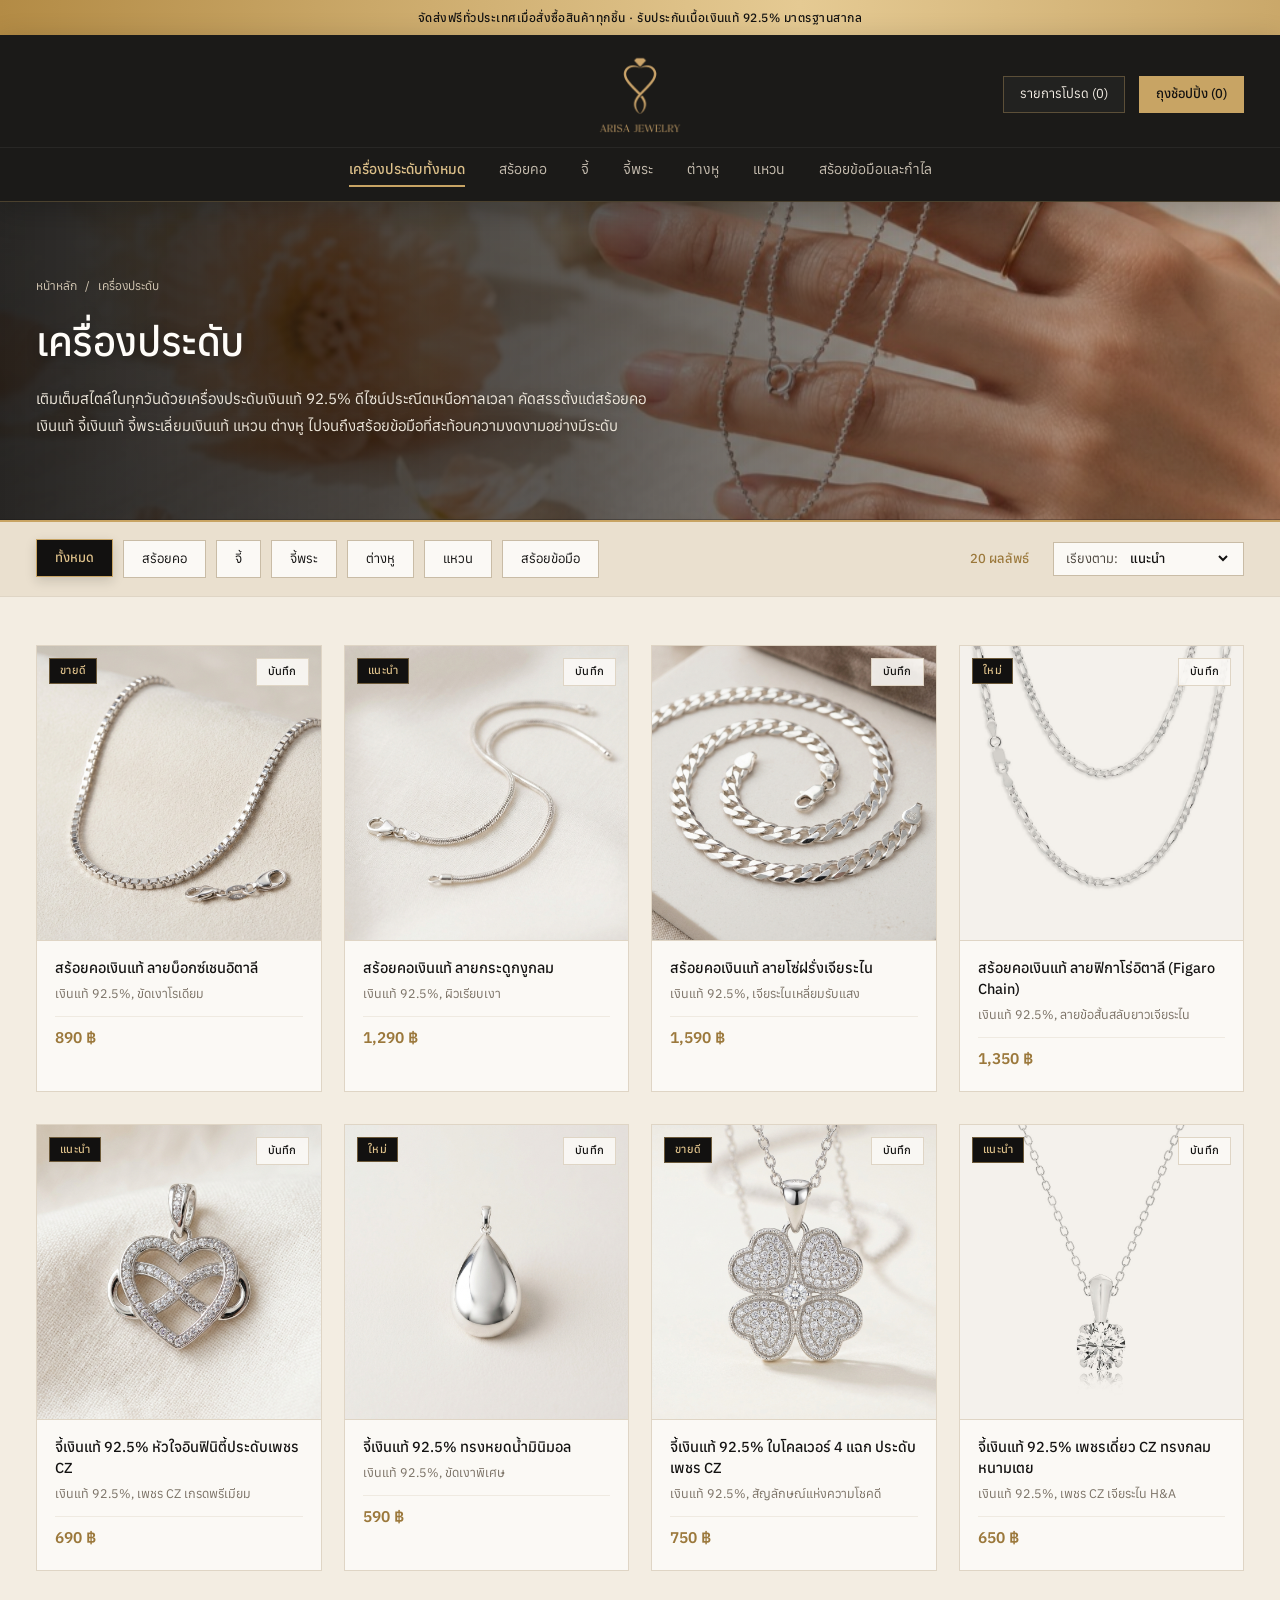
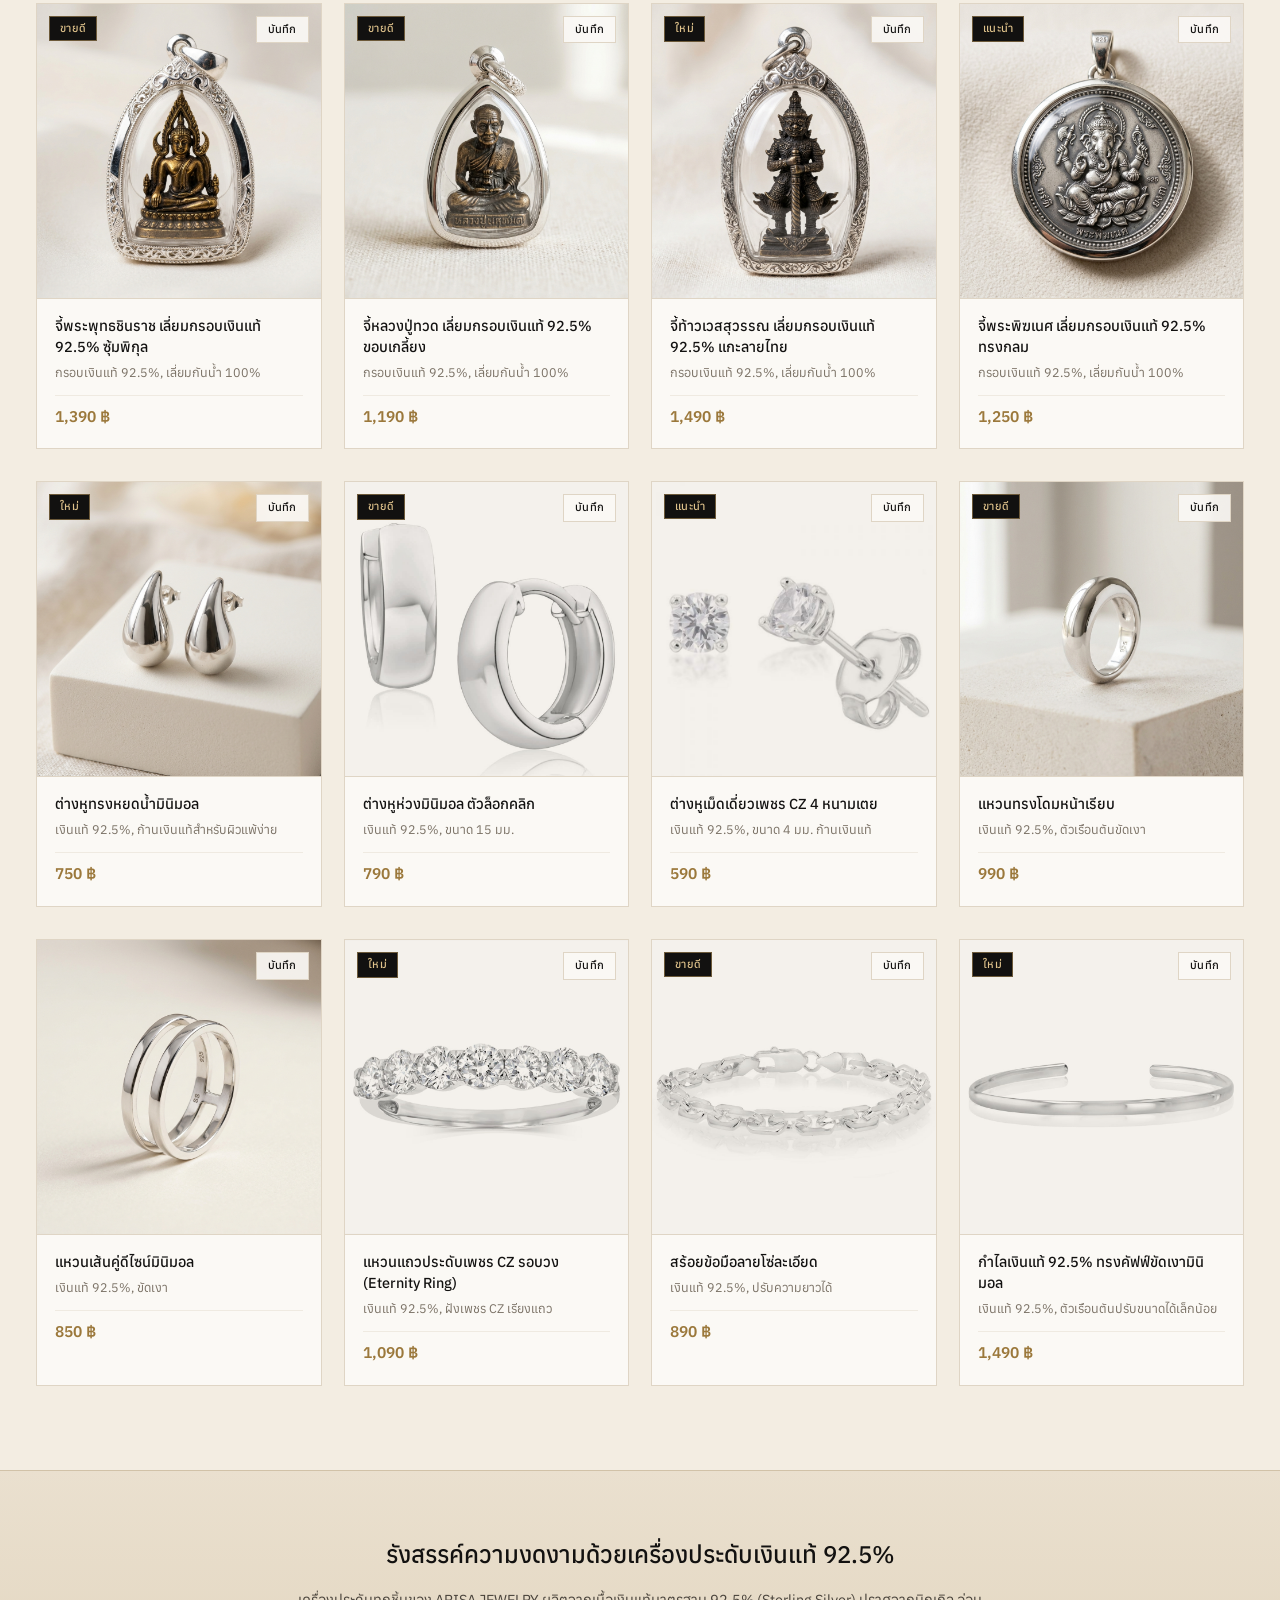
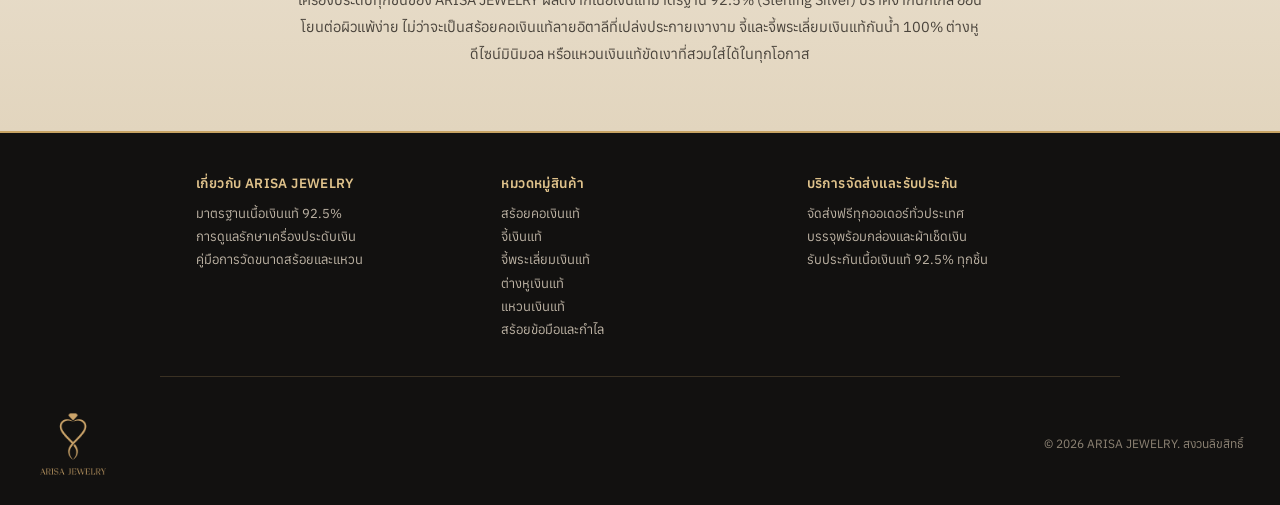
==== commit 654abf86: "Add interactive Size Guide, Care Guide, and 92.5% Silver Standard modals" ====
--- a/index.html
+++ b/index.html
@@ -118,9 +118,9 @@
       <div class="sw-footer-col">
         <h4>เกี่ยวกับ ARISA JEWELRY</h4>
         <ul>
-          <li>มาตรฐานเนื้อเงินแท้ 92.5%</li>
-          <li>การดูแลรักษาเครื่องประดับเงิน</li>
-          <li>คู่มือการวัดขนาดสร้อยและแหวน</li>
+          <li><button type="button" onclick="openInfoGuide('silver')">มาตรฐานเนื้อเงินแท้ 92.5%</button></li>
+          <li><button type="button" onclick="openInfoGuide('care')">การดูแลรักษาเครื่องประดับเงิน</button></li>
+          <li><button type="button" onclick="openInfoGuide('size')">คู่มือการวัดขนาดสร้อยและแหวน</button></li>
         </ul>
       </div>
       <div class="sw-footer-col">
--- a/styles.css
+++ b/styles.css
@@ -598,14 +598,16 @@
 .sw-footer {
   background-color: var(--sw-black);
   color: #D8CFC2;
-  padding: 60px 0 36px;
+  padding: 40px 0 28px;
 }
 
 .sw-footer-grid {
   display: grid;
   grid-template-columns: repeat(3, 1fr);
-  gap: 40px;
-  padding-bottom: 48px;
+  gap: 28px;
+  max-width: 960px;
+  margin: 0 auto;
+  padding-bottom: 32px;
   border-bottom: 1px solid rgba(200, 164, 100, 0.22);
 }
 
@@ -613,8 +615,8 @@
   font-size: 13.5px;
   font-weight: 600;
   color: var(--sw-gold-light);
-  margin-bottom: 18px;
-  letter-spacing: 0.04em;
+  margin-bottom: 10px;
+  letter-spacing: 0.03em;
 }
 
 .sw-footer-col ul {
@@ -624,11 +626,13 @@
 .sw-footer-col li {
   font-size: 13px;
   color: #BDB3A4;
-  margin-bottom: 10px;
+  line-height: 1.4;
+  margin-bottom: 5px;
 }
 
 .sw-footer-col button {
   color: #BDB3A4;
+  line-height: 1.4;
   transition: color 0.2s, transform 0.2s;
 }
 
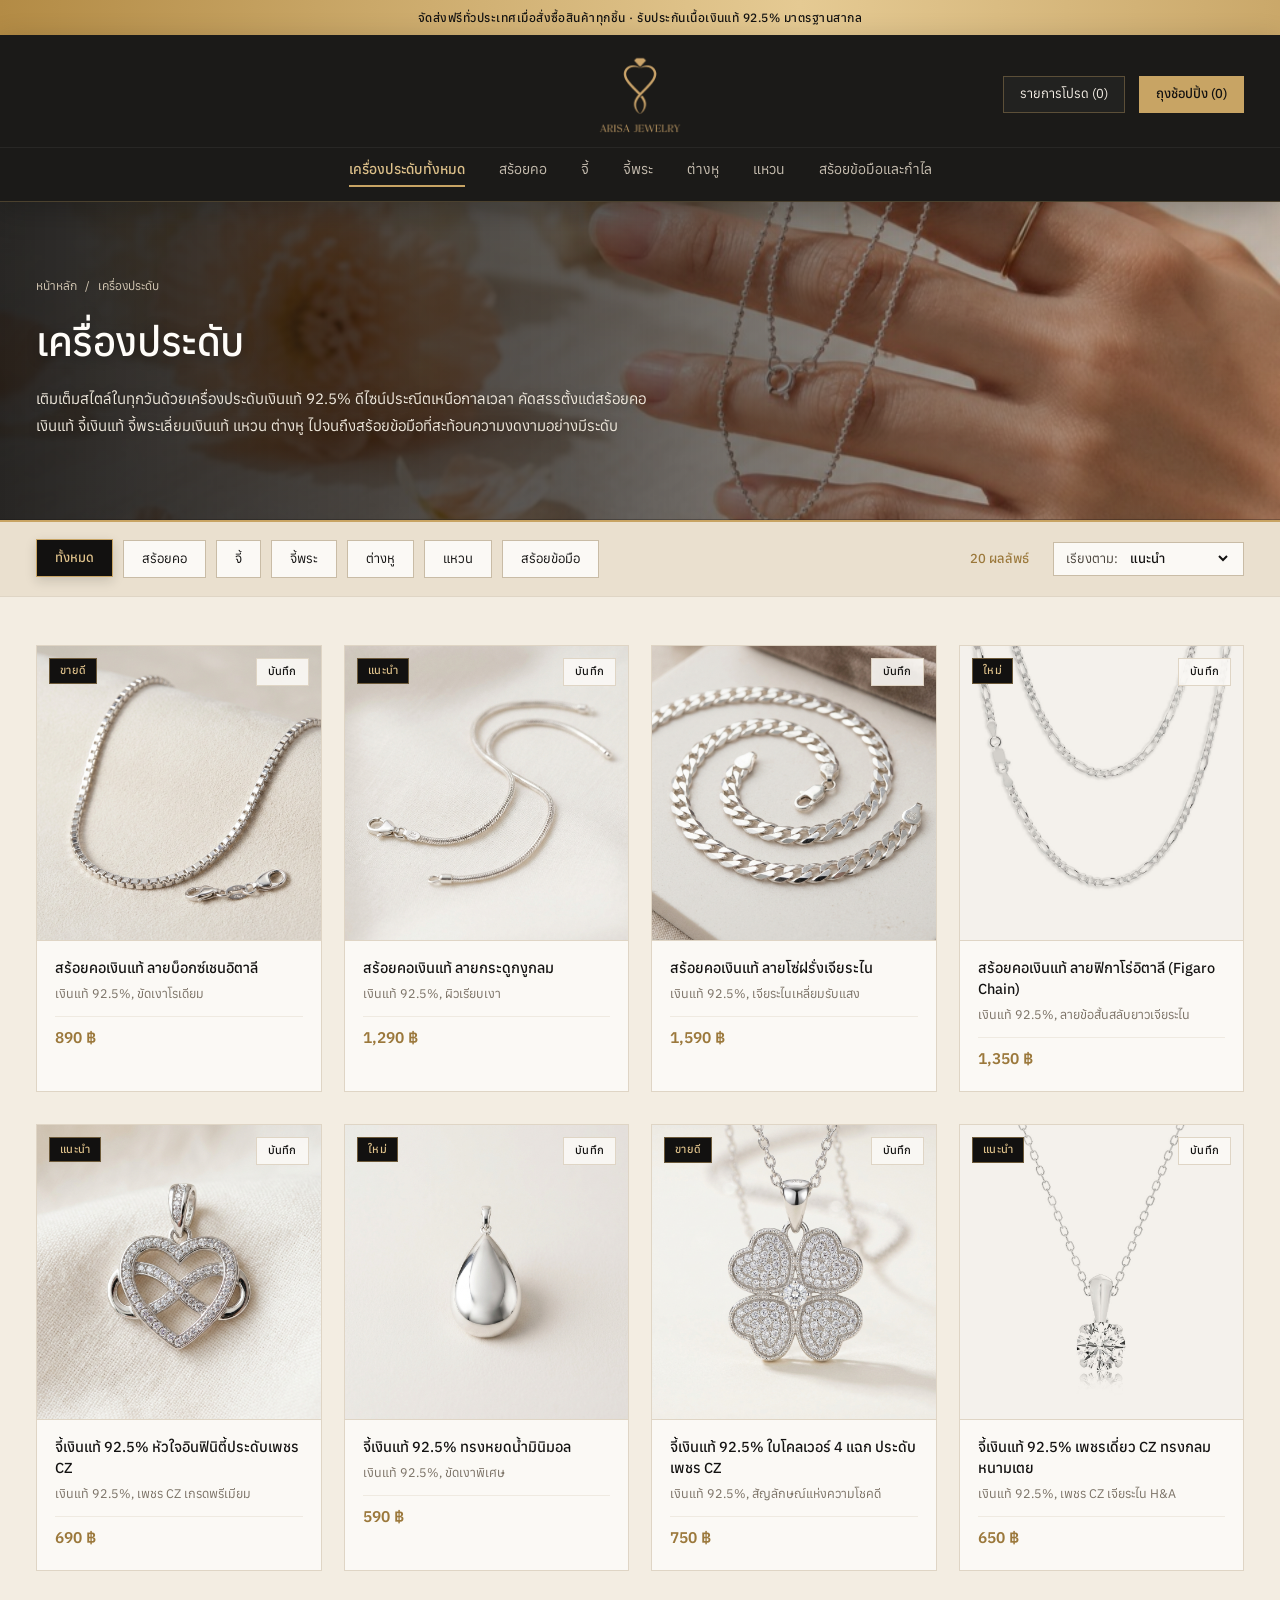
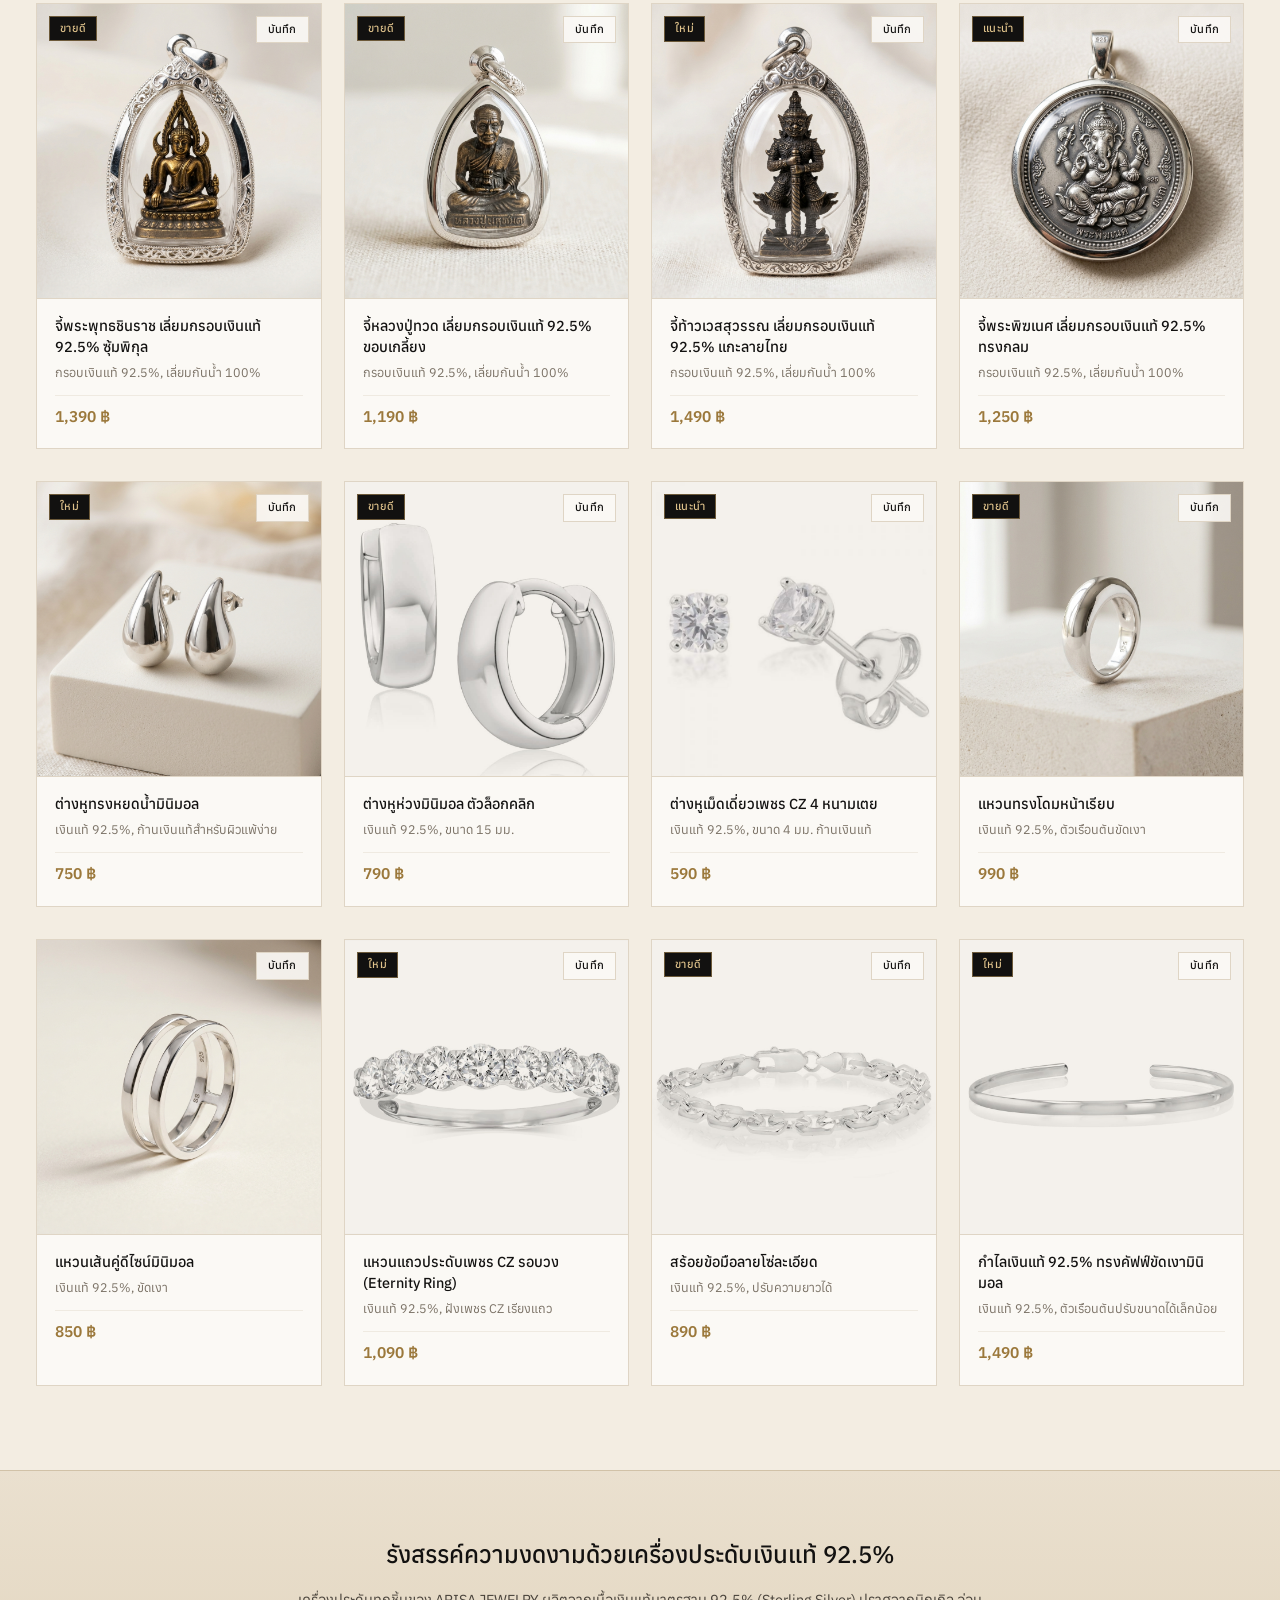
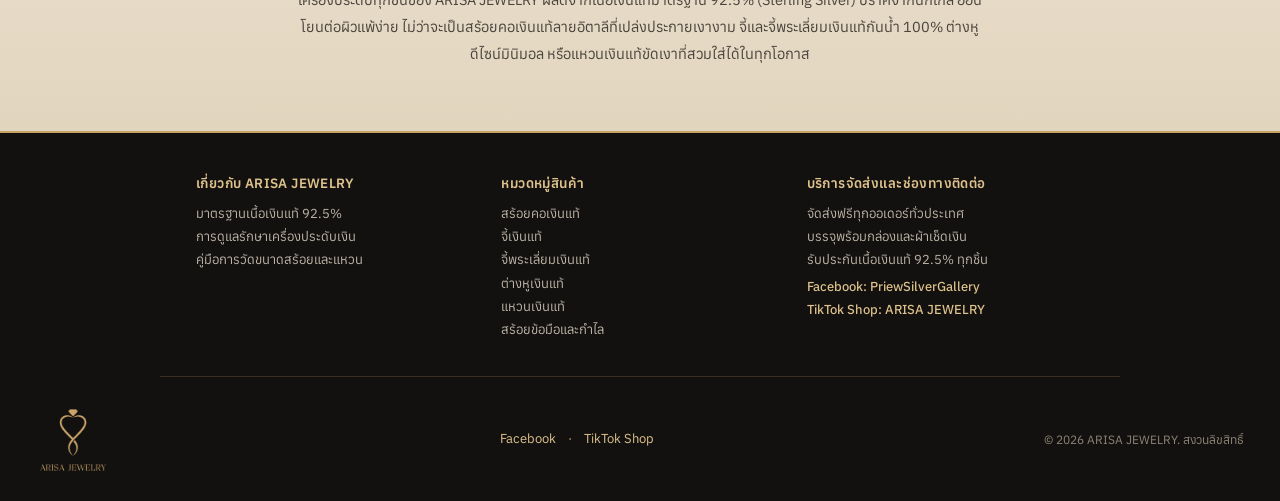
==== commit 1841921e: "Add Facebook PriewSilverGallery and TikTok Shop links in footer" ====
--- a/index.html
+++ b/index.html
@@ -135,17 +135,32 @@
         </ul>
       </div>
       <div class="sw-footer-col">
-        <h4>บริการจัดส่งและรับประกัน</h4>
+        <h4>บริการจัดส่งและช่องทางติดต่อ</h4>
         <ul>
           <li>จัดส่งฟรีทุกออเดอร์ทั่วประเทศ</li>
           <li>บรรจุพร้อมกล่องและผ้าเช็ดเงิน</li>
           <li>รับประกันเนื้อเงินแท้ 92.5% ทุกชิ้น</li>
+          <li style="margin-top: 8px;">
+            <a href="https://www.facebook.com/PriewSilverGallery" target="_blank" rel="noopener noreferrer" class="sw-fb-link">
+              Facebook: PriewSilverGallery
+            </a>
+          </li>
+          <li>
+            <a href="https://vt.tiktok.com/ZSgEwwB9W/?page=TikTokShop" target="_blank" rel="noopener noreferrer" class="sw-fb-link">
+              TikTok Shop: ARISA JEWELRY
+            </a>
+          </li>
         </ul>
       </div>
     </div>
 
     <div class="sw-container sw-footer-bottom">
       <img src="assets/logo-gold.png" alt="ARISA JEWELRY" class="sw-footer-logo-img">
+      <div class="sw-footer-socials">
+        <a href="https://www.facebook.com/PriewSilverGallery" target="_blank" rel="noopener noreferrer">Facebook</a>
+        <span>·</span>
+        <a href="https://vt.tiktok.com/ZSgEwwB9W/?page=TikTokShop" target="_blank" rel="noopener noreferrer">TikTok Shop</a>
+      </div>
       <div class="sw-copyright">© 2026 ARISA JEWELRY. สงวนลิขสิทธิ์</div>
     </div>
   </footer>
--- a/styles.css
+++ b/styles.css
@@ -636,17 +636,44 @@
   transition: color 0.2s, transform 0.2s;
 }
 
-.sw-footer-col button:hover {
+.sw-footer-col button:hover,
+.sw-fb-link:hover {
   text-decoration: underline;
   color: var(--sw-gold-light);
   transform: translateX(3px);
 }
 
+.sw-fb-link {
+  display: inline-block;
+  color: var(--sw-gold-light);
+  font-weight: 500;
+  transition: color 0.2s, transform 0.2s;
+}
+
 .sw-footer-bottom {
-  padding-top: 32px;
+  padding-top: 28px;
   display: flex;
   justify-content: space-between;
   align-items: center;
+  flex-wrap: wrap;
+  gap: 16px;
+}
+
+.sw-footer-socials {
+  display: flex;
+  align-items: center;
+  gap: 12px;
+  font-size: 13px;
+  color: var(--sw-gold);
+}
+
+.sw-footer-socials a {
+  color: var(--sw-gold-light);
+  transition: opacity 0.2s;
+}
+
+.sw-footer-socials a:hover {
+  text-decoration: underline;
 }
 
 .sw-copyright {
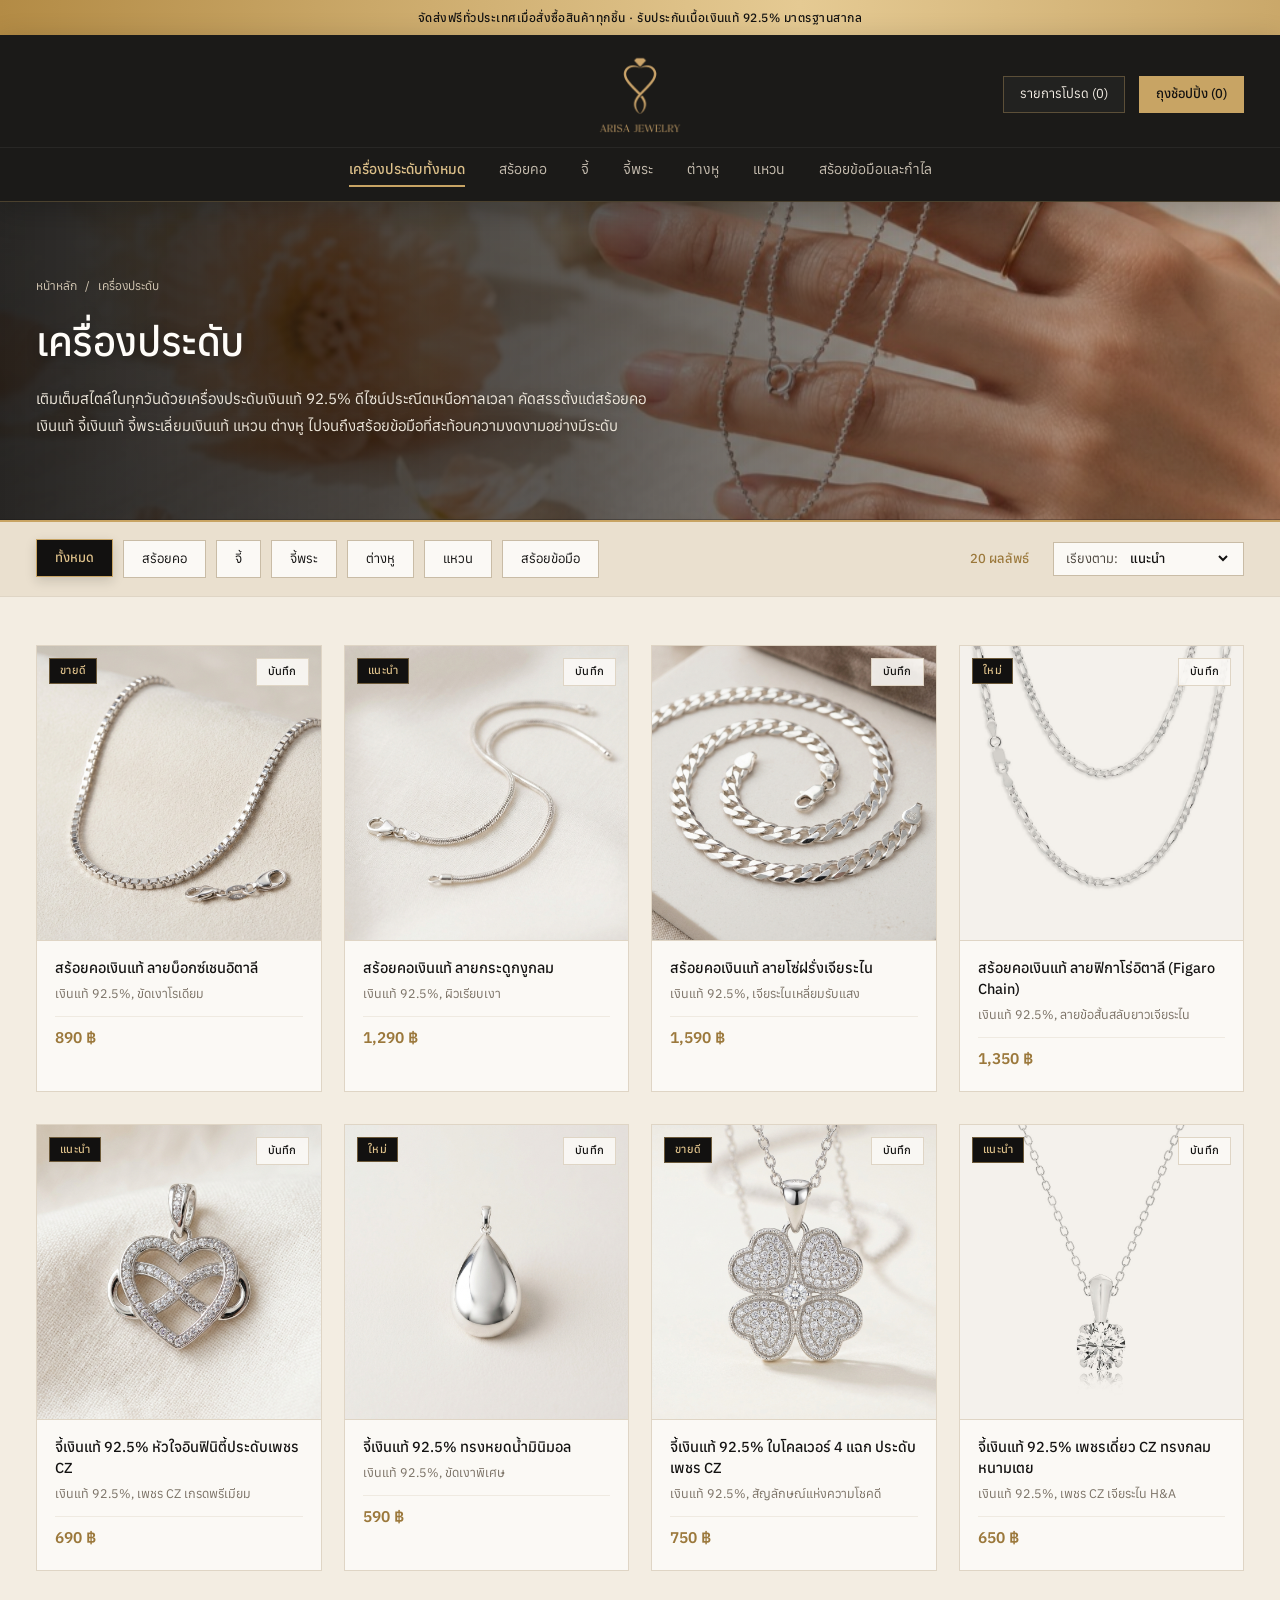
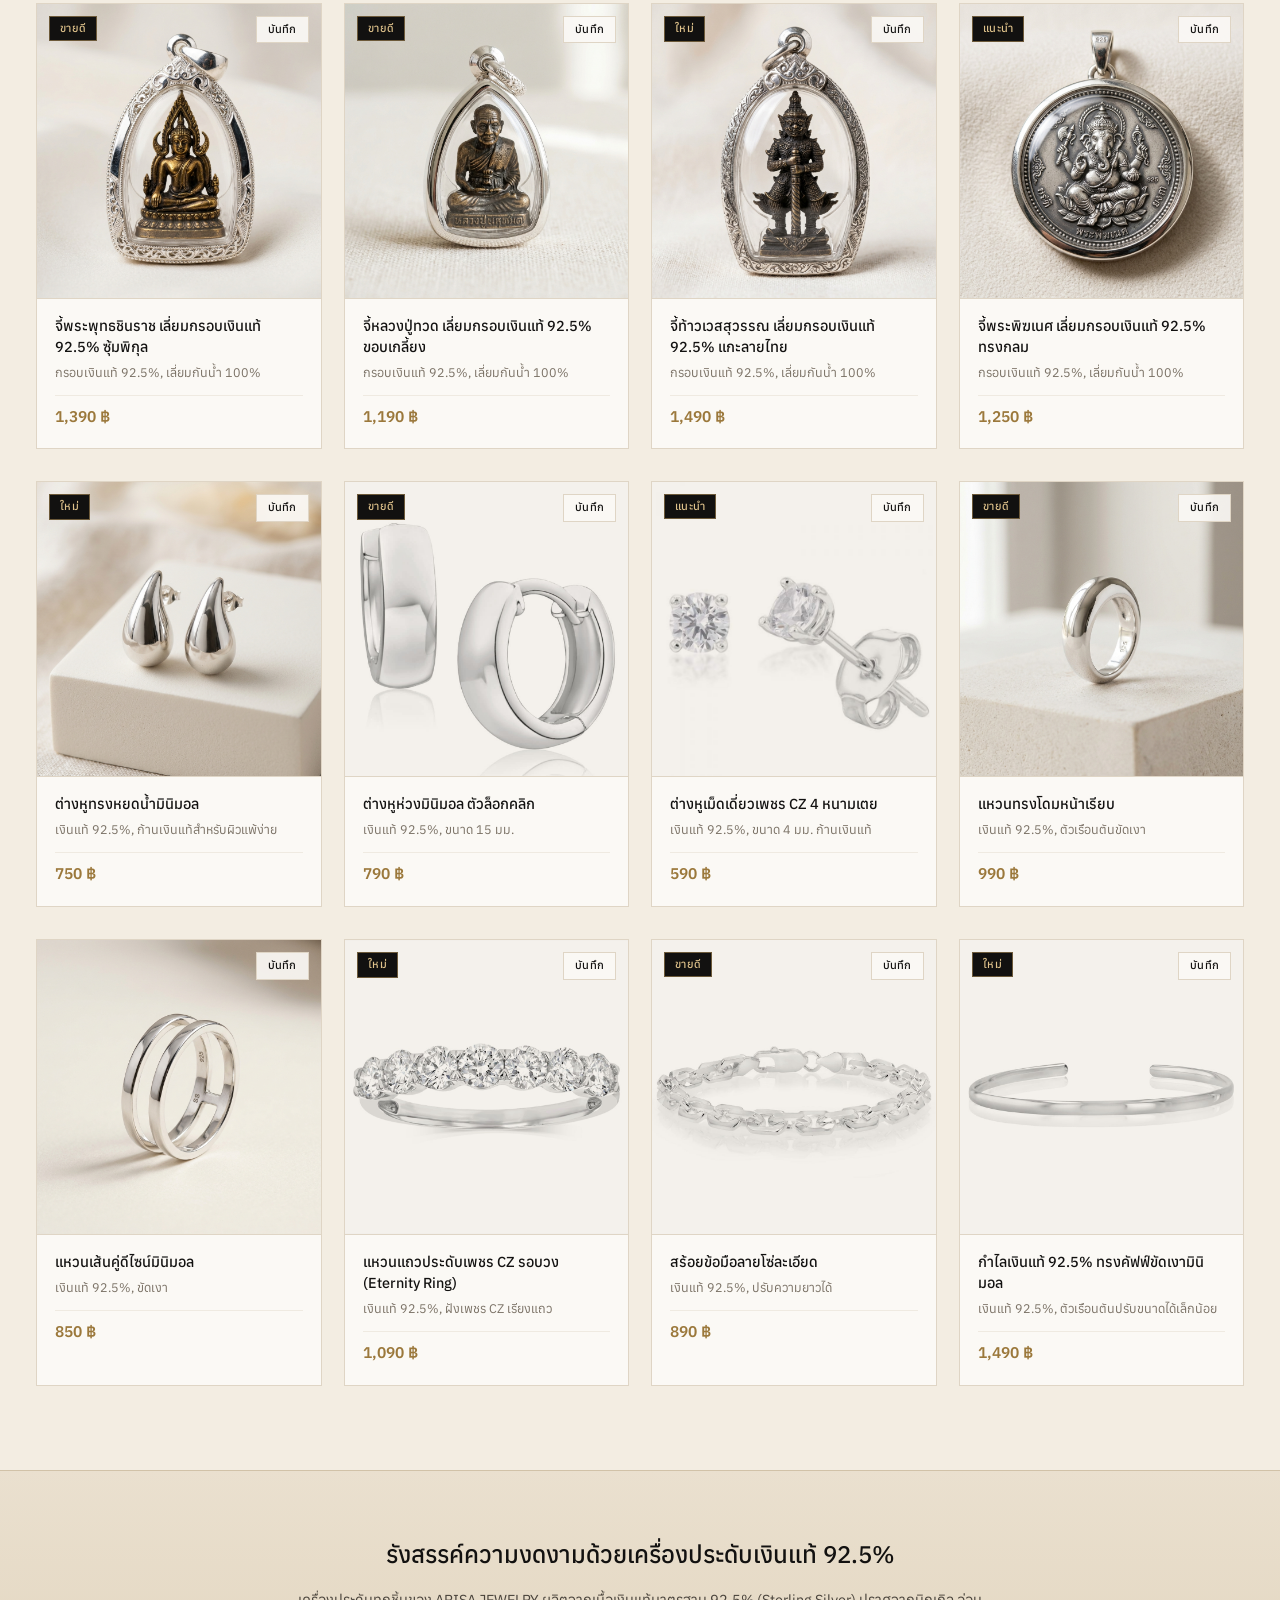
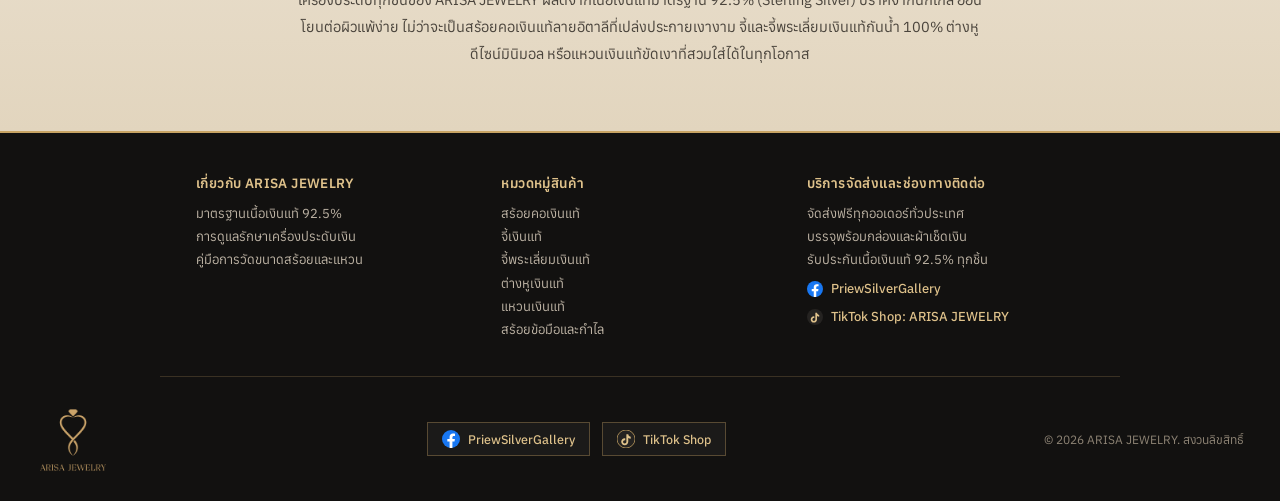
==== commit f65b9a67: "Add Facebook and TikTok logo badges in footer" ====
--- a/index.html
+++ b/index.html
@@ -140,14 +140,22 @@
           <li>จัดส่งฟรีทุกออเดอร์ทั่วประเทศ</li>
           <li>บรรจุพร้อมกล่องและผ้าเช็ดเงิน</li>
           <li>รับประกันเนื้อเงินแท้ 92.5% ทุกชิ้น</li>
-          <li style="margin-top: 8px;">
+          <li style="margin-top: 10px;">
             <a href="https://www.facebook.com/PriewSilverGallery" target="_blank" rel="noopener noreferrer" class="sw-fb-link">
-              Facebook: PriewSilverGallery
+              <svg width="16" height="16" viewBox="0 0 24 24" fill="#1877F2" style="flex-shrink: 0;">
+                <circle cx="12" cy="12" r="12" fill="#1877F2"/>
+                <path d="M16.67 15.47l.53-3.47h-3.33V9.75c0-.95.46-1.87 1.95-1.87h1.51V4.92s-1.37-.23-2.68-.23c-2.73 0-4.52 1.66-4.52 4.66V12H7.09v3.47h3.04v8.39a12.1 12.1 0 003.74 0v-8.39h2.8z" fill="#FFFFFF"/>
+              </svg>
+              <span>PriewSilverGallery</span>
             </a>
           </li>
-          <li>
+          <li style="margin-top: 6px;">
             <a href="https://vt.tiktok.com/ZSgEwwB9W/?page=TikTokShop" target="_blank" rel="noopener noreferrer" class="sw-fb-link">
-              TikTok Shop: ARISA JEWELRY
+              <svg width="16" height="16" viewBox="0 0 24 24" fill="currentColor" style="flex-shrink: 0;">
+                <circle cx="12" cy="12" r="12" fill="#252321"/>
+                <path d="M16.6 8.2c-.9-.6-1.5-1.6-1.6-2.7h-2.5v10.3c0 1.2-1 2.2-2.2 2.2s-2.2-1-2.2-2.2 1-2.2 2.2-2.2c.2 0 .5 0 .7.1v-2.6c-.2 0-.5-.1-.7-.1-2.6 0-4.7 2.1-4.7 4.7s2.1 4.7 4.7 4.7 4.7-2.1 4.7-4.7v-5.2c.9.7 2.1 1.1 3.3 1.1V8.9c-.6 0-1.2-.3-1.7-.7z" fill="#DFC28B"/>
+              </svg>
+              <span>TikTok Shop: ARISA JEWELRY</span>
             </a>
           </li>
         </ul>
@@ -157,9 +165,20 @@
     <div class="sw-container sw-footer-bottom">
       <img src="assets/logo-gold.png" alt="ARISA JEWELRY" class="sw-footer-logo-img">
       <div class="sw-footer-socials">
-        <a href="https://www.facebook.com/PriewSilverGallery" target="_blank" rel="noopener noreferrer">Facebook</a>
-        <span>·</span>
-        <a href="https://vt.tiktok.com/ZSgEwwB9W/?page=TikTokShop" target="_blank" rel="noopener noreferrer">TikTok Shop</a>
+        <a href="https://www.facebook.com/PriewSilverGallery" target="_blank" rel="noopener noreferrer" class="sw-social-pill">
+          <svg width="18" height="18" viewBox="0 0 24 24" style="flex-shrink: 0;">
+            <circle cx="12" cy="12" r="12" fill="#1877F2"/>
+            <path d="M16.67 15.47l.53-3.47h-3.33V9.75c0-.95.46-1.87 1.95-1.87h1.51V4.92s-1.37-.23-2.68-.23c-2.73 0-4.52 1.66-4.52 4.66V12H7.09v3.47h3.04v8.39a12.1 12.1 0 003.74 0v-8.39h2.8z" fill="#FFFFFF"/>
+          </svg>
+          <span>PriewSilverGallery</span>
+        </a>
+        <a href="https://vt.tiktok.com/ZSgEwwB9W/?page=TikTokShop" target="_blank" rel="noopener noreferrer" class="sw-social-pill">
+          <svg width="18" height="18" viewBox="0 0 24 24" style="flex-shrink: 0;">
+            <circle cx="12" cy="12" r="12" fill="#252321" stroke="#C8A464" stroke-width="1"/>
+            <path d="M16.6 8.2c-.9-.6-1.5-1.6-1.6-2.7h-2.5v10.3c0 1.2-1 2.2-2.2 2.2s-2.2-1-2.2-2.2 1-2.2 2.2-2.2c.2 0 .5 0 .7.1v-2.6c-.2 0-.5-.1-.7-.1-2.6 0-4.7 2.1-4.7 4.7s2.1 4.7 4.7 4.7 4.7-2.1 4.7-4.7v-5.2c.9.7 2.1 1.1 3.3 1.1V8.9c-.6 0-1.2-.3-1.7-.7z" fill="#DFC28B"/>
+          </svg>
+          <span>TikTok Shop</span>
+        </a>
       </div>
       <div class="sw-copyright">© 2026 ARISA JEWELRY. สงวนลิขสิทธิ์</div>
     </div>
--- a/styles.css
+++ b/styles.css
@@ -644,7 +644,9 @@
 }
 
 .sw-fb-link {
-  display: inline-block;
+  display: inline-flex;
+  align-items: center;
+  gap: 8px;
   color: var(--sw-gold-light);
   font-weight: 500;
   transition: color 0.2s, transform 0.2s;
@@ -664,16 +666,25 @@
   align-items: center;
   gap: 12px;
   font-size: 13px;
-  color: var(--sw-gold);
-}
-
-.sw-footer-socials a {
-  color: var(--sw-gold-light);
-  transition: opacity 0.2s;
-}
-
-.sw-footer-socials a:hover {
-  text-decoration: underline;
+}
+
+.sw-social-pill {
+  display: inline-flex;
+  align-items: center;
+  gap: 8px;
+  padding: 6px 14px;
+  border: 1px solid rgba(200, 164, 100, 0.35);
+  background-color: rgba(255, 255, 255, 0.04);
+  color: var(--sw-gold-light);
+  font-size: 12.5px;
+  font-weight: 500;
+  transition: all 0.25s ease;
+}
+
+.sw-social-pill:hover {
+  border-color: var(--sw-gold);
+  background-color: rgba(200, 164, 100, 0.14);
+  transform: translateY(-2px);
 }
 
 .sw-copyright {
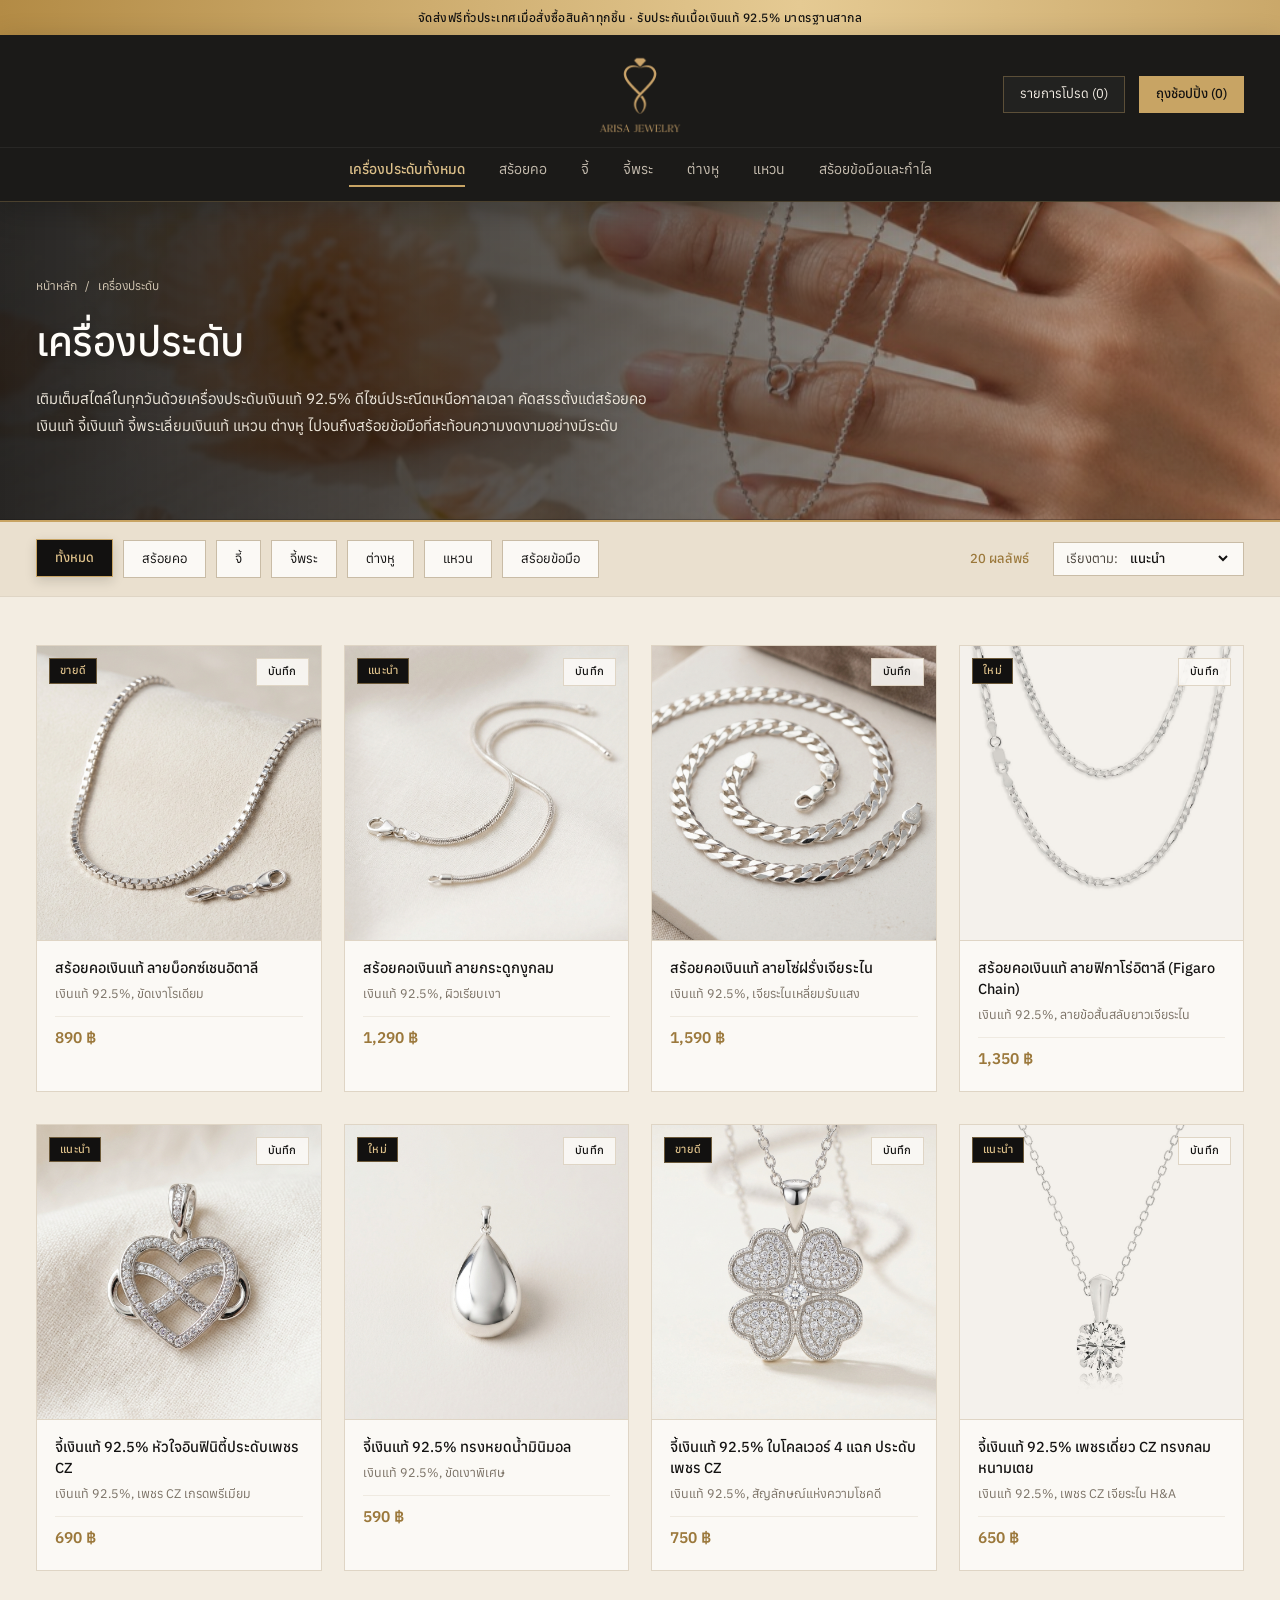
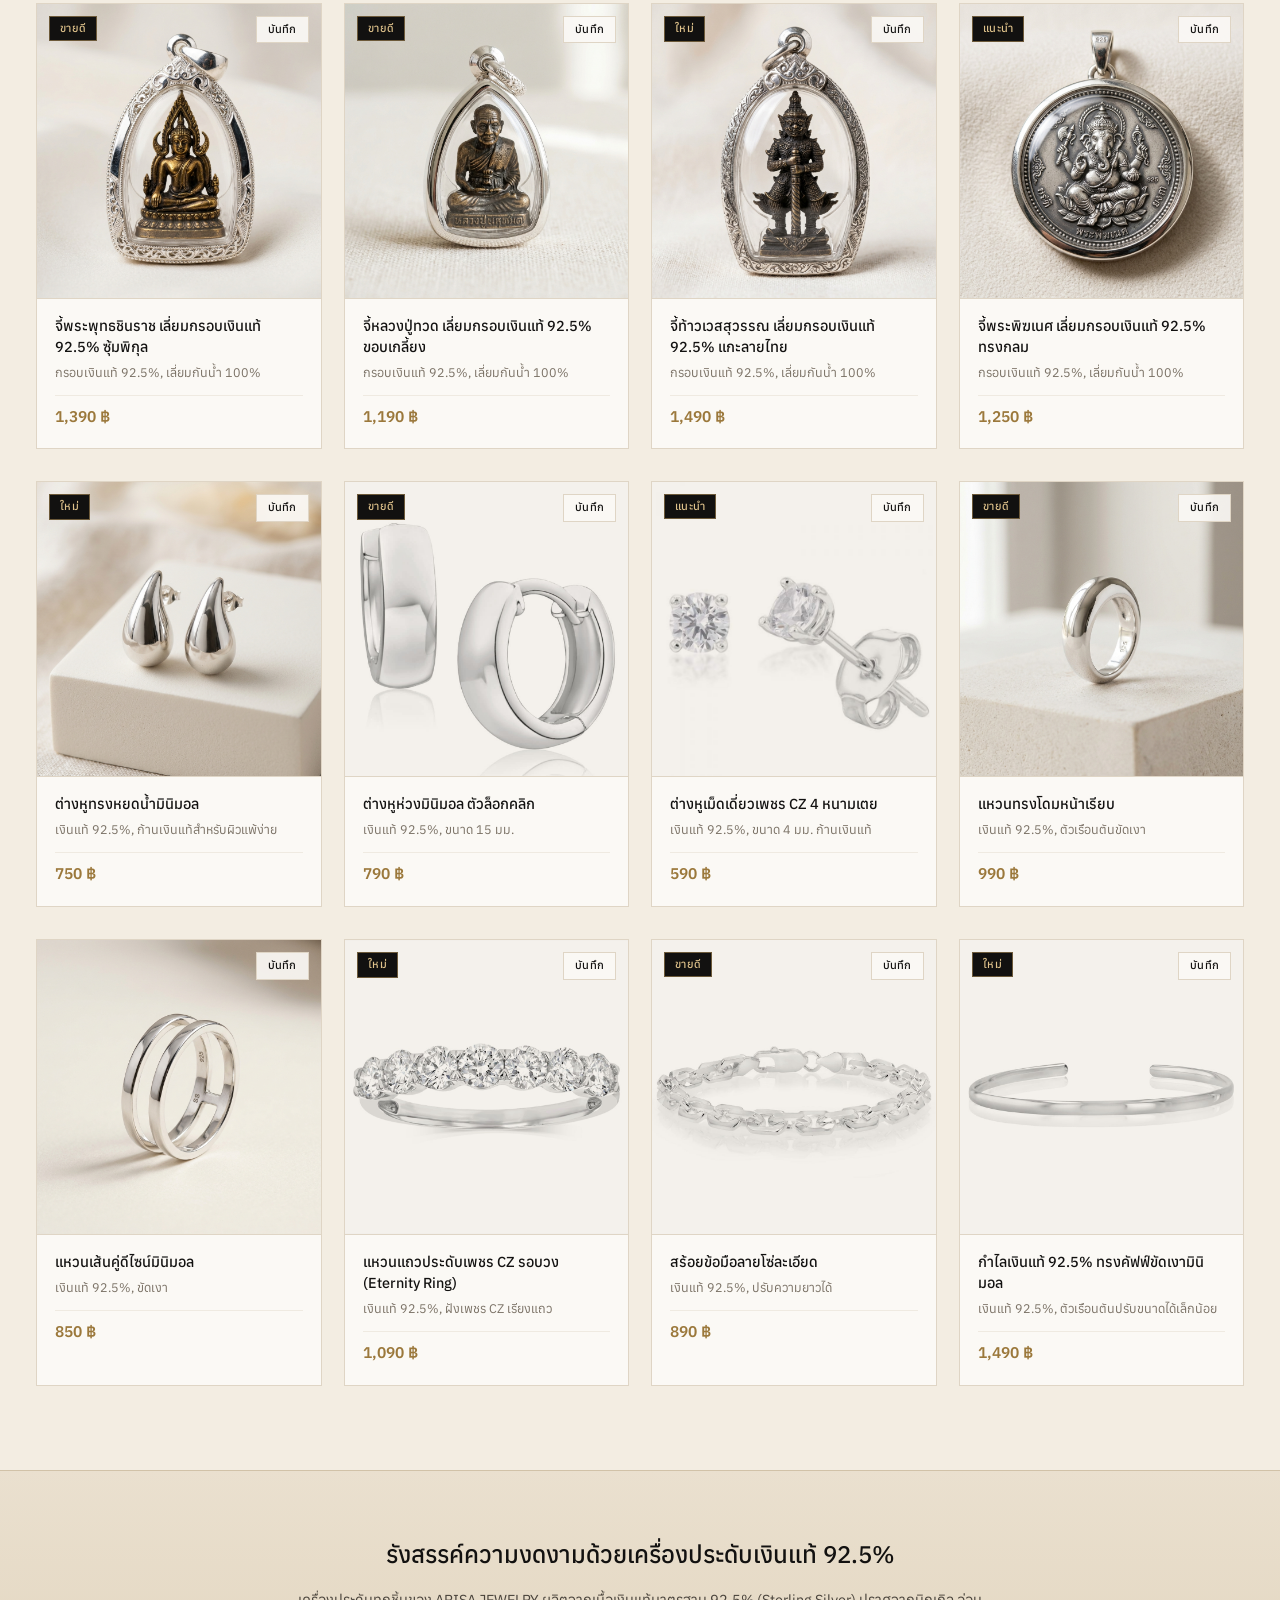
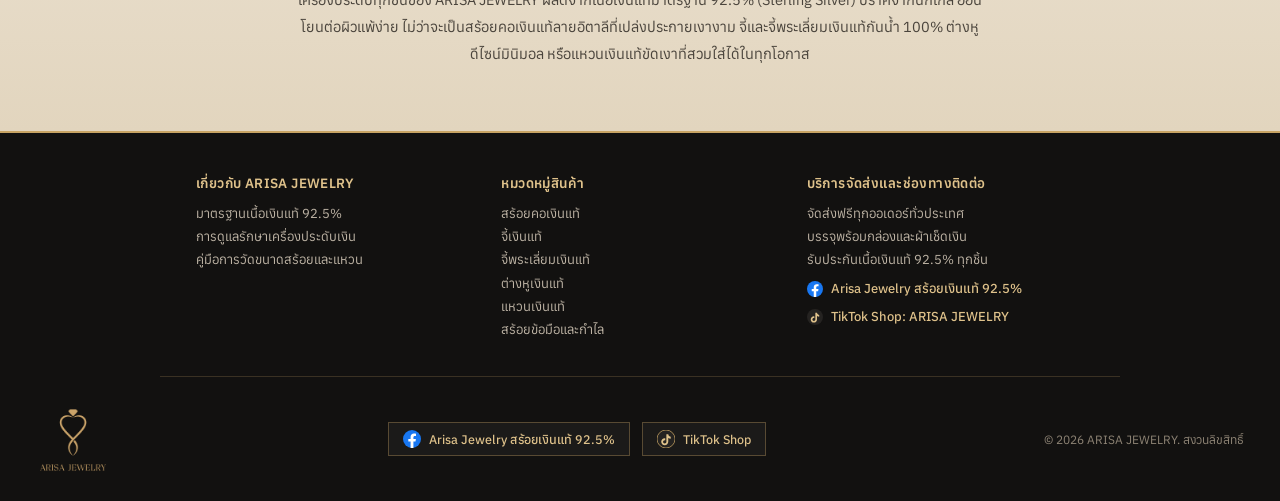
==== commit 82c2c45a: "Update Facebook page display name to Arisa Jewelry สร้อยเงินแท้ 92.5%" ====
--- a/index.html
+++ b/index.html
@@ -146,7 +146,7 @@
                 <circle cx="12" cy="12" r="12" fill="#1877F2"/>
                 <path d="M16.67 15.47l.53-3.47h-3.33V9.75c0-.95.46-1.87 1.95-1.87h1.51V4.92s-1.37-.23-2.68-.23c-2.73 0-4.52 1.66-4.52 4.66V12H7.09v3.47h3.04v8.39a12.1 12.1 0 003.74 0v-8.39h2.8z" fill="#FFFFFF"/>
               </svg>
-              <span>PriewSilverGallery</span>
+              <span>Arisa Jewelry สร้อยเงินแท้ 92.5%</span>
             </a>
           </li>
           <li style="margin-top: 6px;">
@@ -170,7 +170,7 @@
             <circle cx="12" cy="12" r="12" fill="#1877F2"/>
             <path d="M16.67 15.47l.53-3.47h-3.33V9.75c0-.95.46-1.87 1.95-1.87h1.51V4.92s-1.37-.23-2.68-.23c-2.73 0-4.52 1.66-4.52 4.66V12H7.09v3.47h3.04v8.39a12.1 12.1 0 003.74 0v-8.39h2.8z" fill="#FFFFFF"/>
           </svg>
-          <span>PriewSilverGallery</span>
+          <span>Arisa Jewelry สร้อยเงินแท้ 92.5%</span>
         </a>
         <a href="https://vt.tiktok.com/ZSgEwwB9W/?page=TikTokShop" target="_blank" rel="noopener noreferrer" class="sw-social-pill">
           <svg width="18" height="18" viewBox="0 0 24 24" style="flex-shrink: 0;">
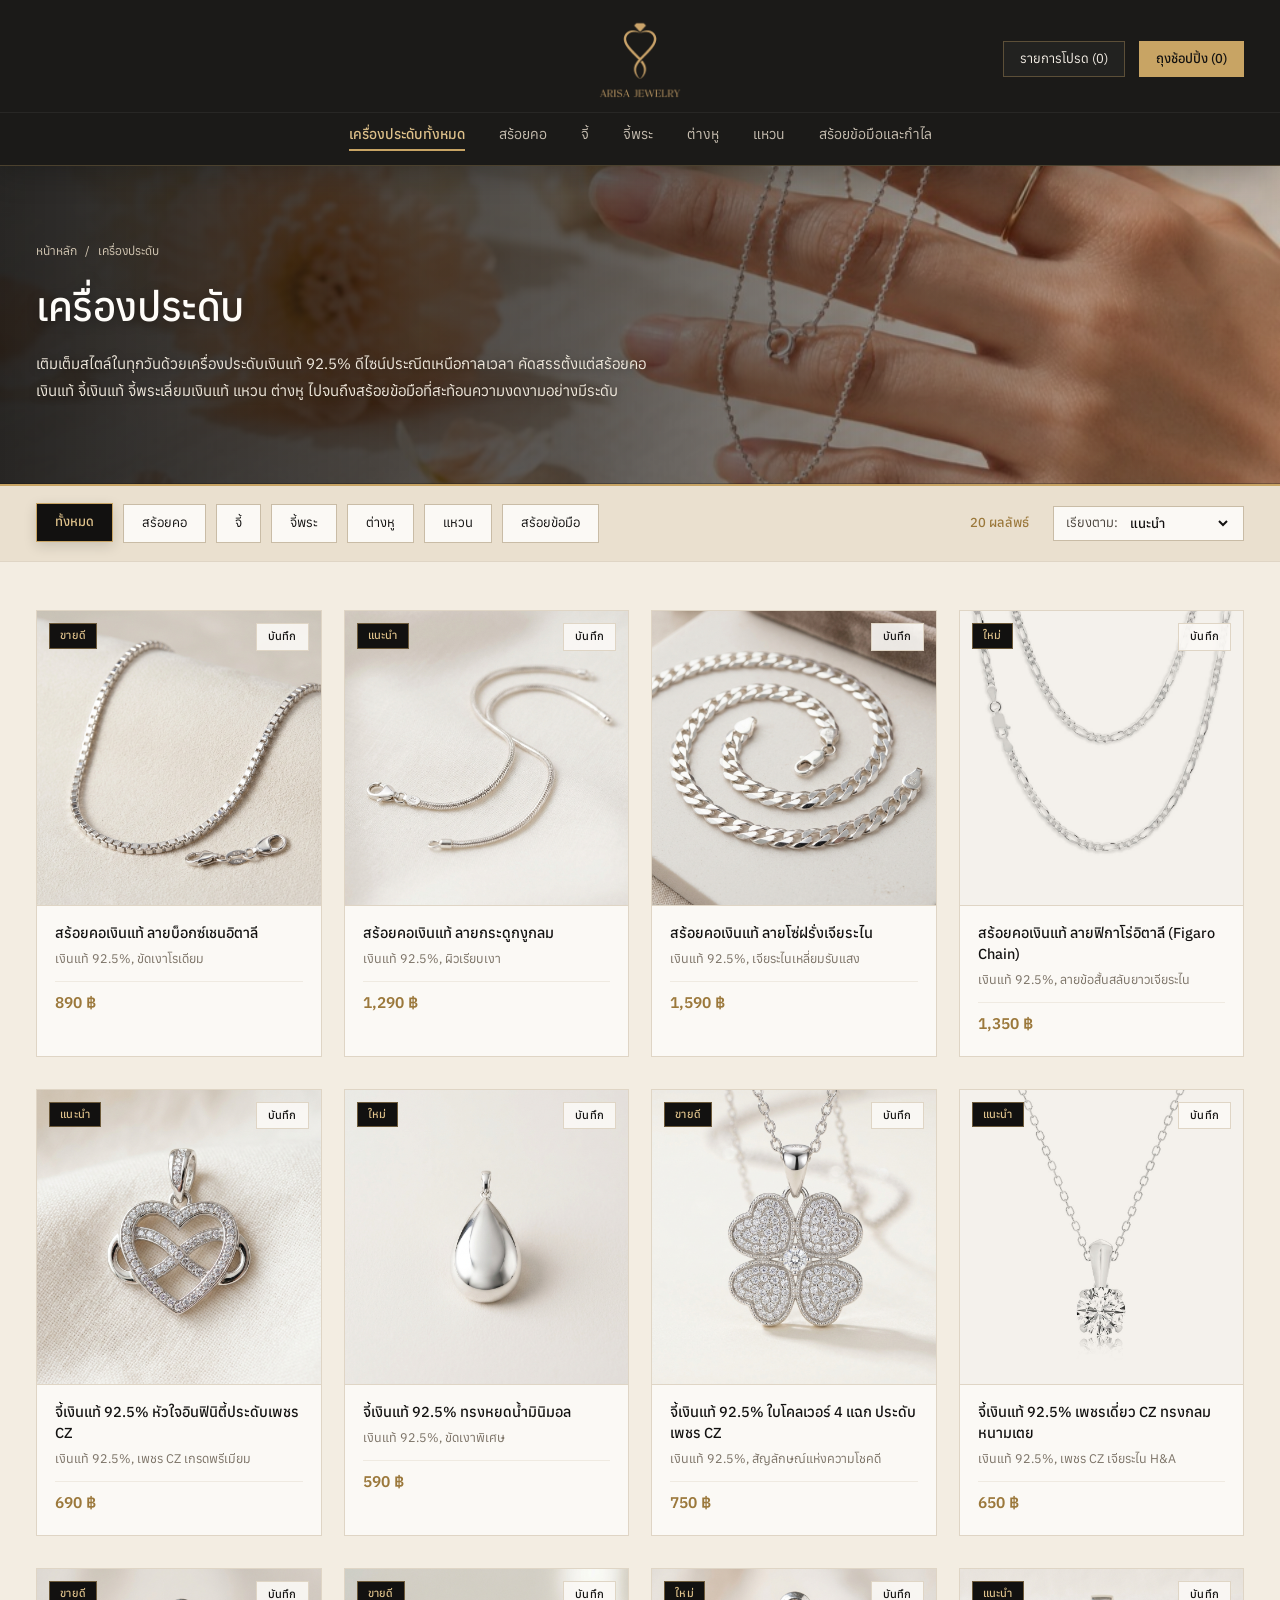
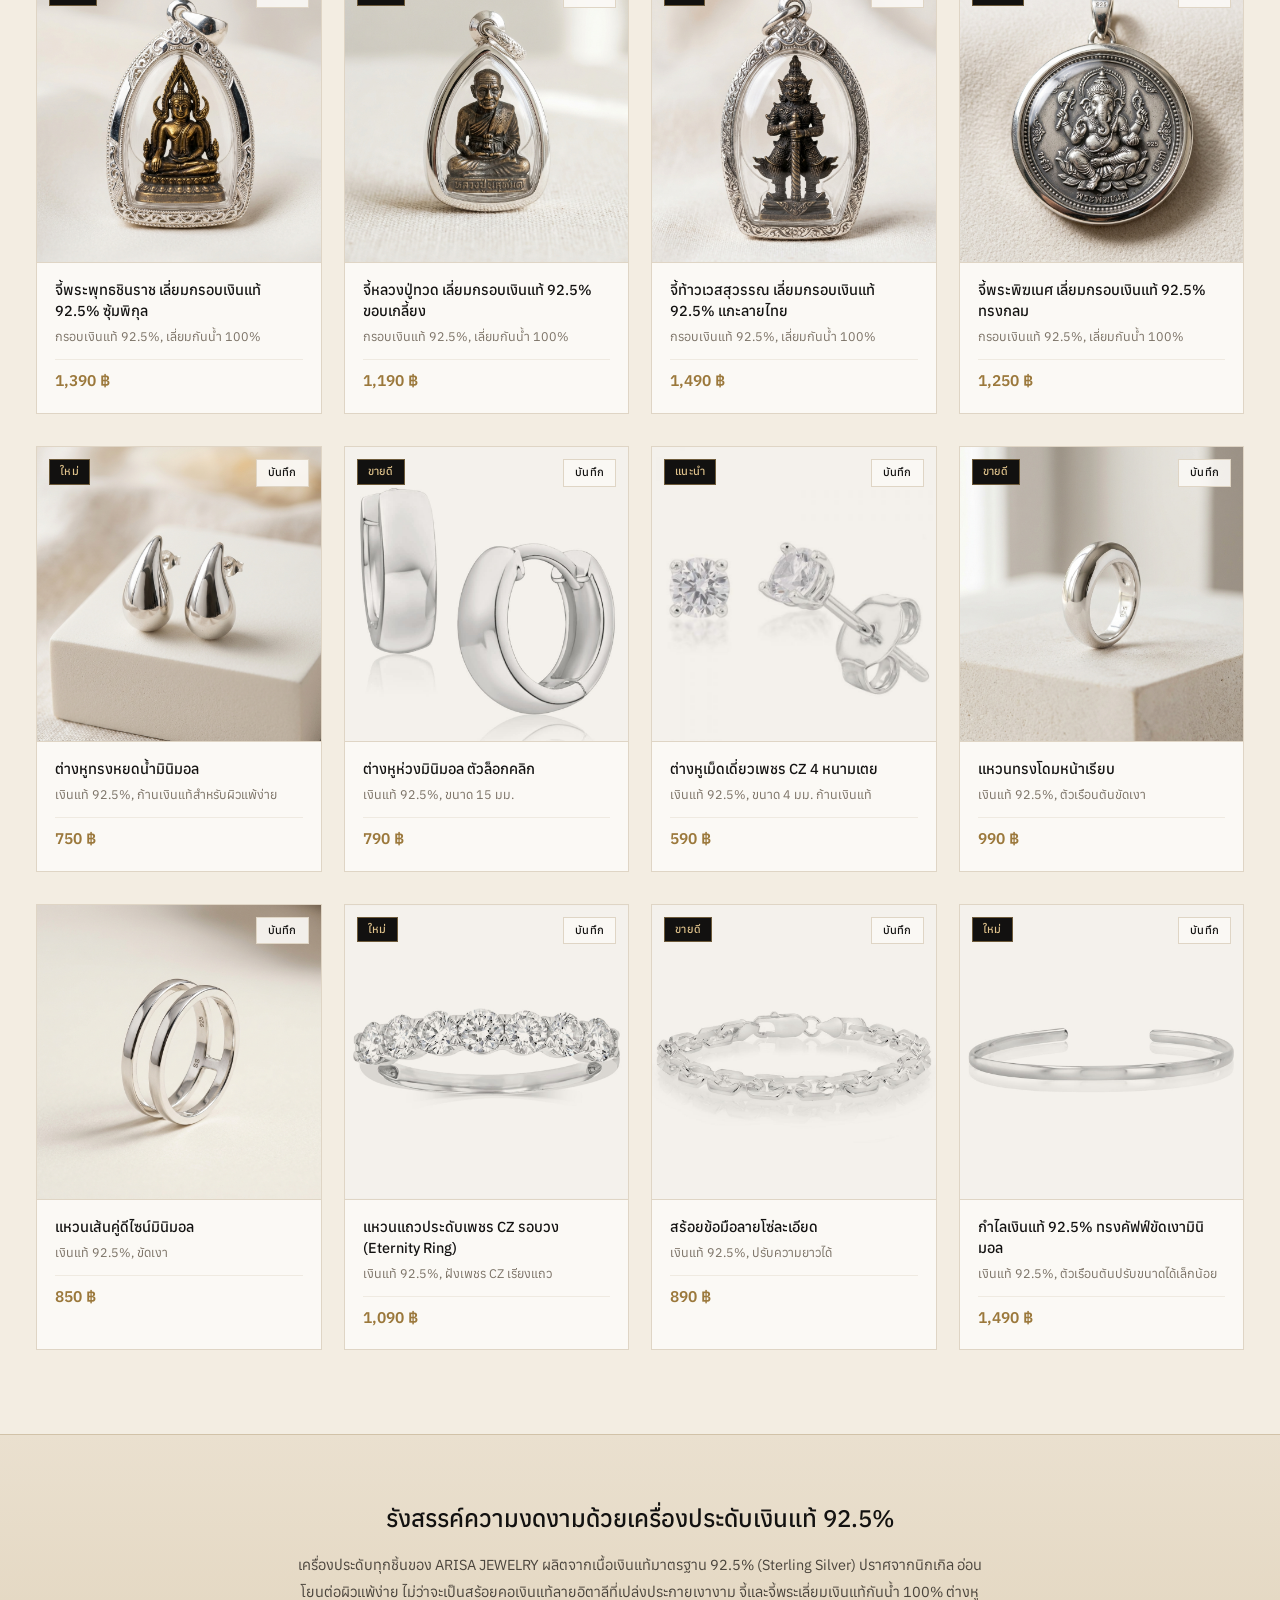
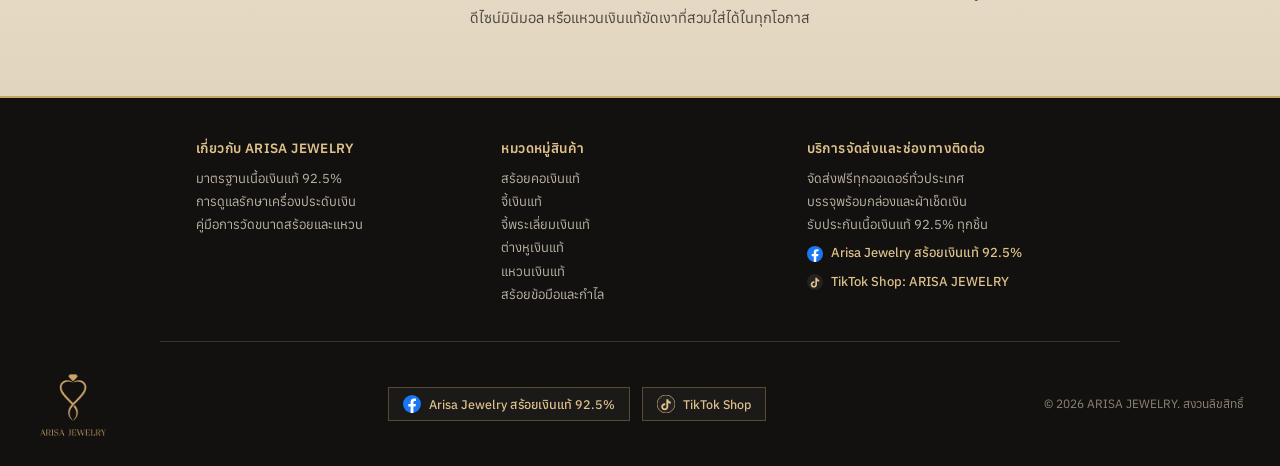
==== commit 62ffa765: "Remove top gold utility bar" ====
--- a/index.html
+++ b/index.html
@@ -10,11 +10,6 @@
   <link rel="stylesheet" href="styles.css">
 </head>
 <body>
-
-  <!-- Top Utility Bar (Champagne Gold Shimmer) -->
-  <div class="utility-bar">
-    <span>จัดส่งฟรีทั่วประเทศเมื่อสั่งซื้อสินค้าทุกชิ้น · รับประกันเนื้อเงินแท้ 92.5% มาตรฐานสากล</span>
-  </div>
 
   <!-- Main Header (Deep Obsidian Black & Signature Gold Logo) -->
   <header class="sw-header" id="top">
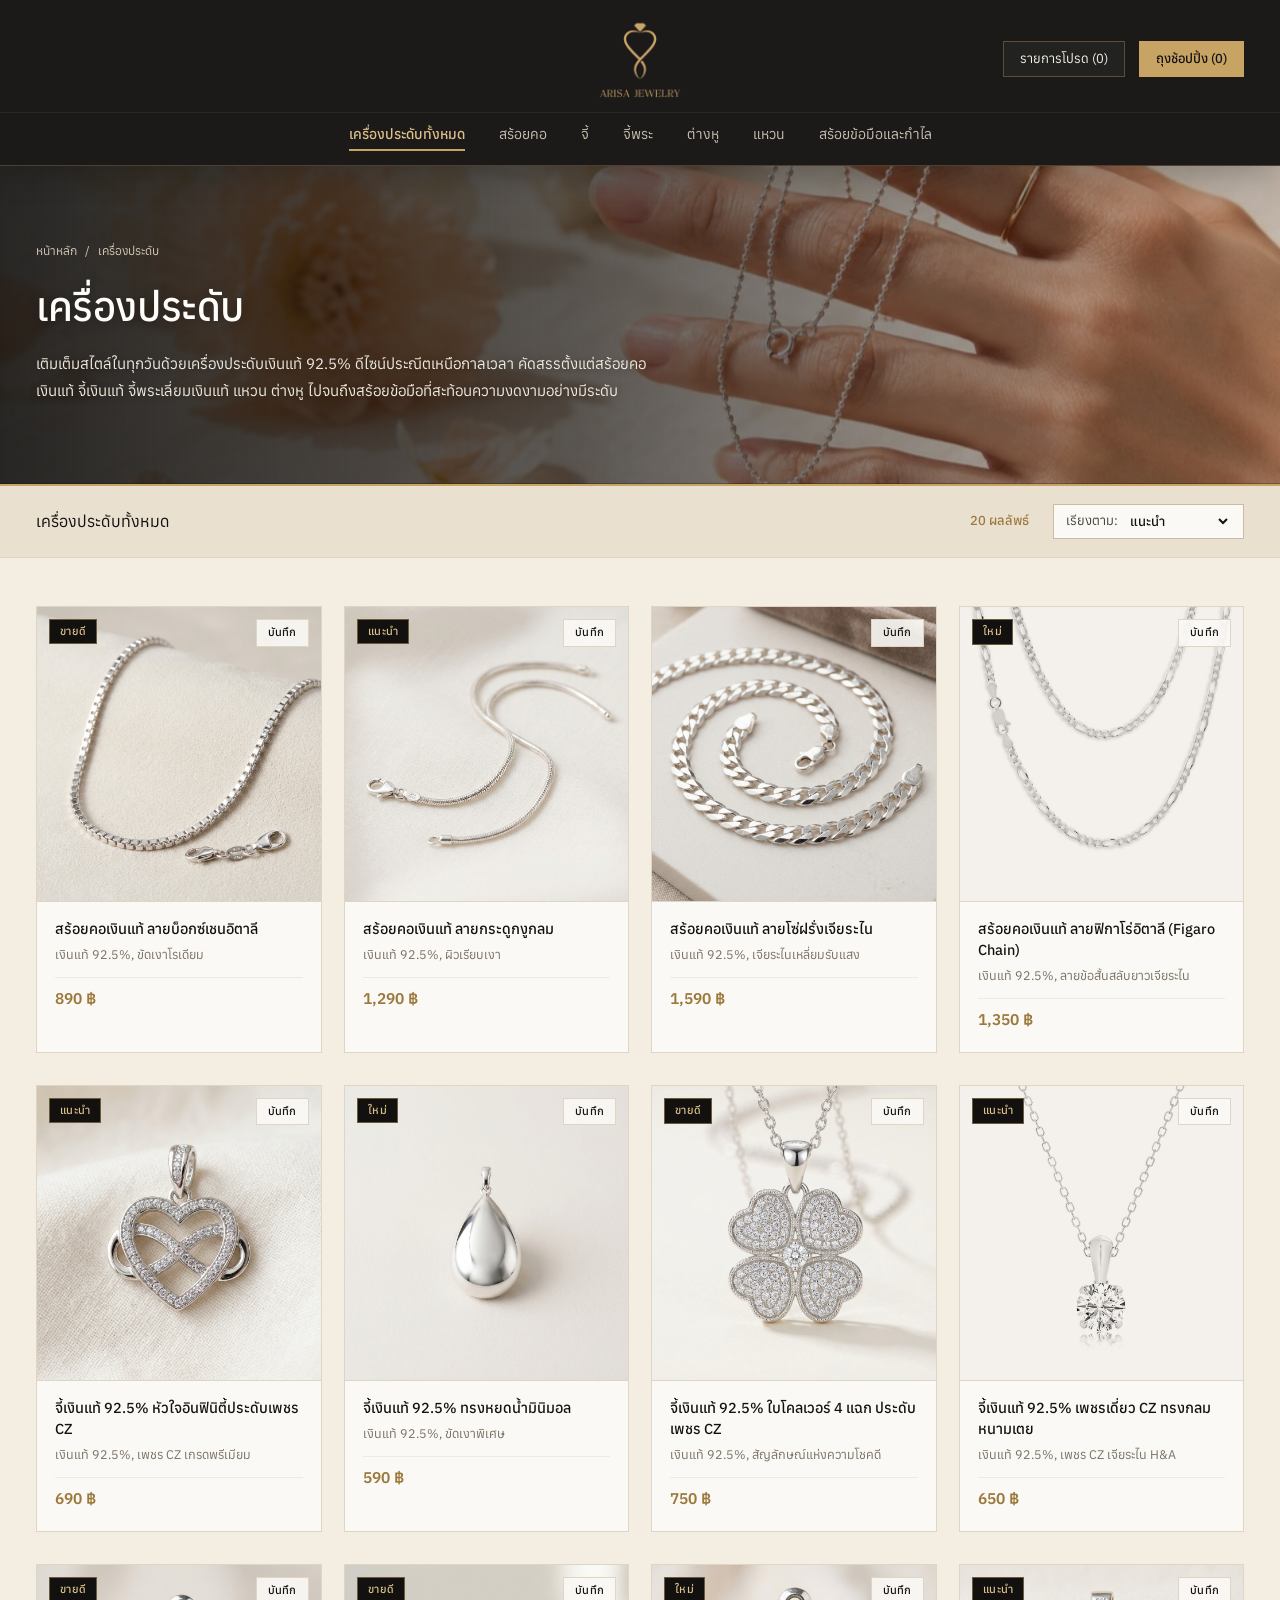
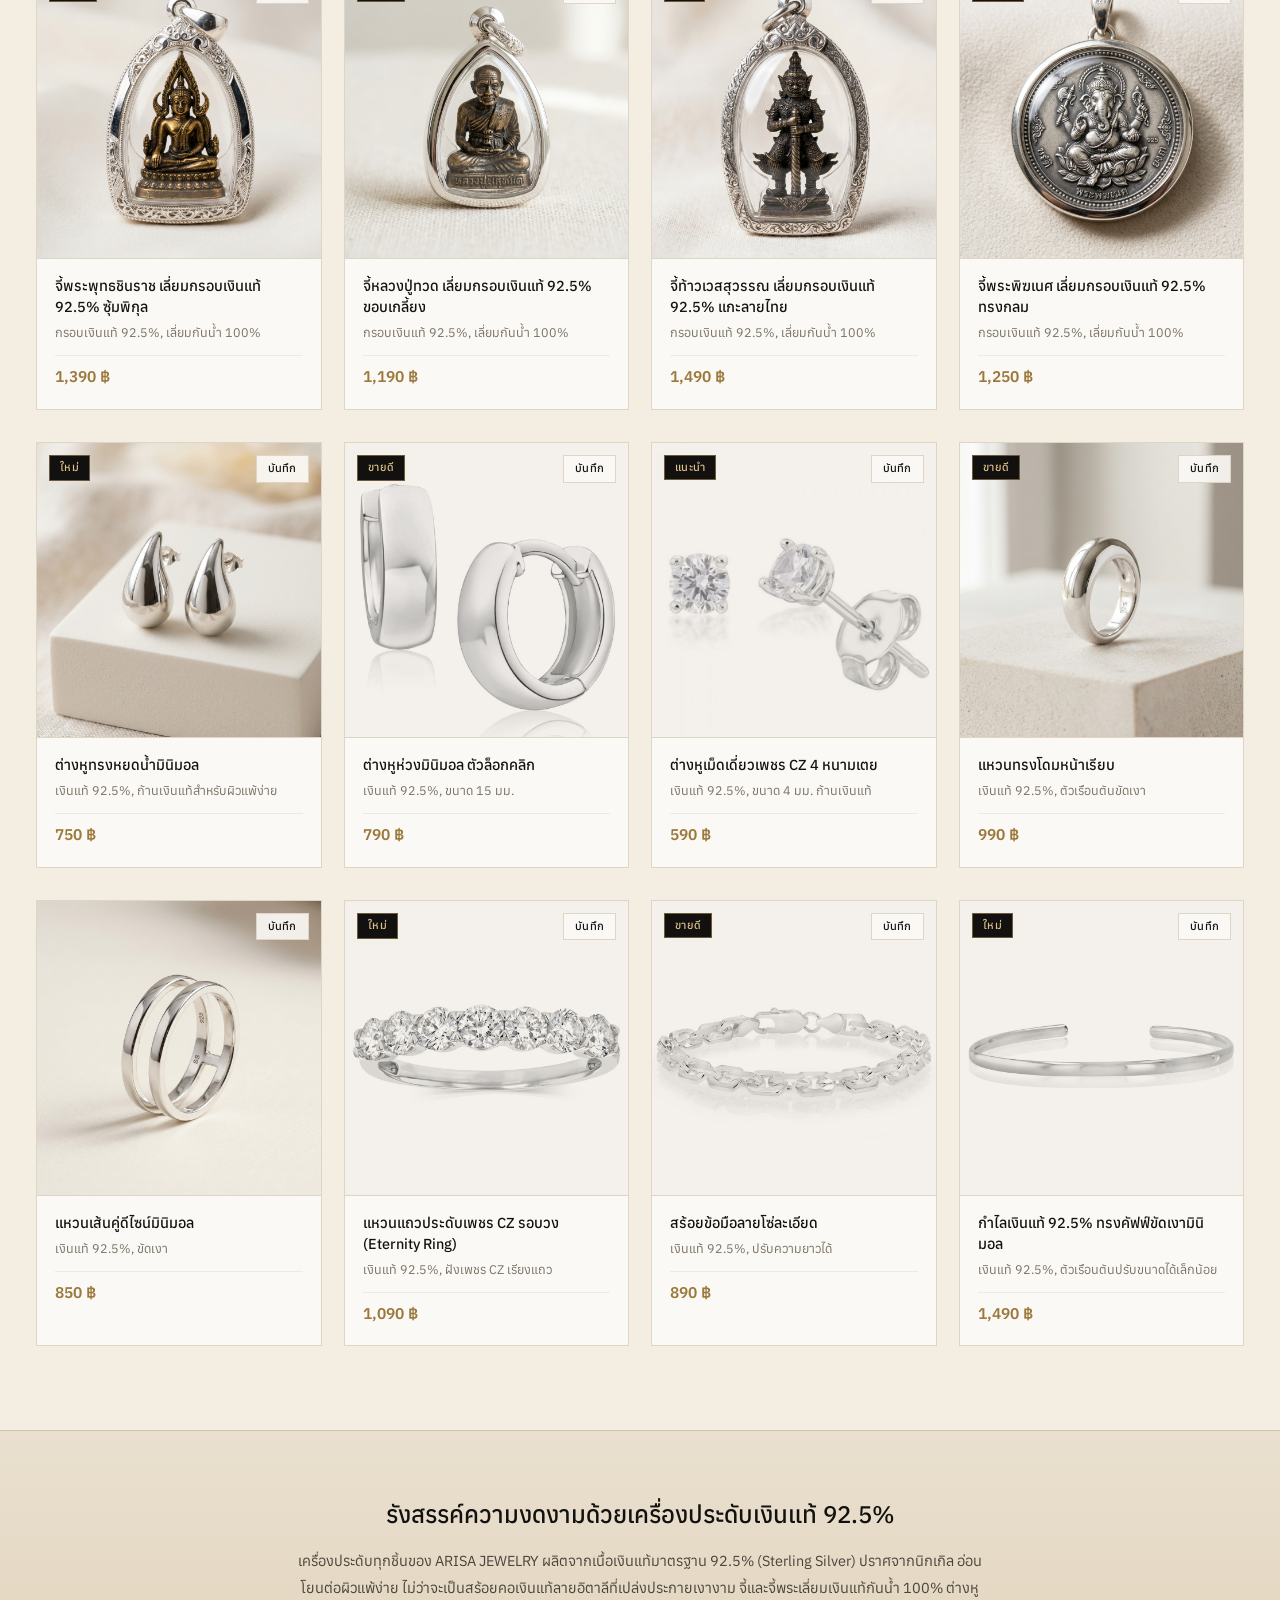
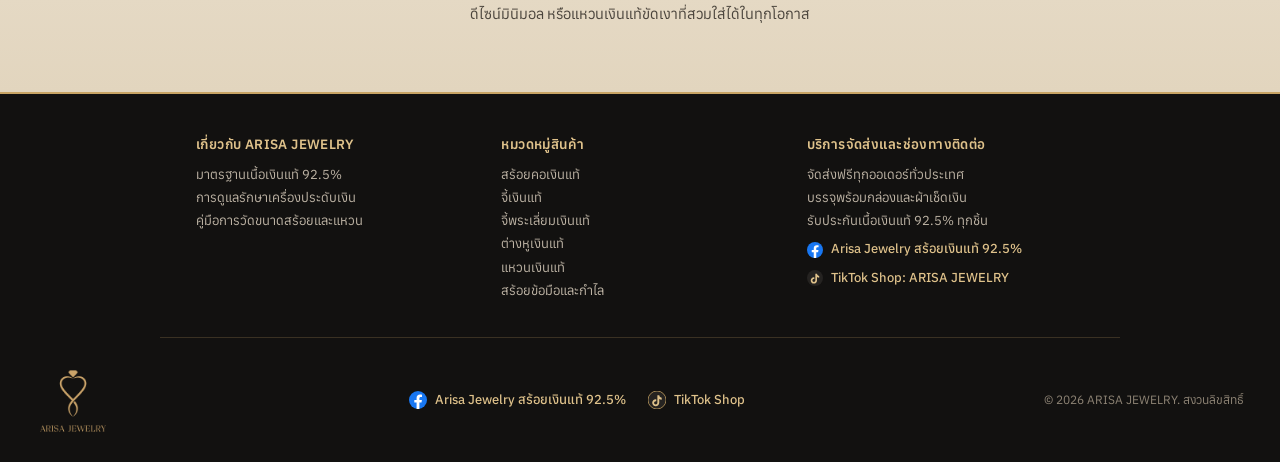
==== commit f19f22bb: "Remove redundant lower pill filter bar to streamline category navigation" ====
--- a/index.html
+++ b/index.html
@@ -1,4 +1,4 @@
-<!DOCTYPE html>
+﻿<!DOCTYPE html>
 <html lang="th">
 <head>
   <meta charset="UTF-8">
@@ -61,17 +61,11 @@
     </div>
   </section>
 
-  <!-- Filter Pills & Sort Bar -->
+  <!-- Filter & Sort Bar -->
   <section class="sw-filter-section">
     <div class="sw-container sw-filter-bar">
-      <div class="sw-pills">
-        <button class="sw-pill active" data-category="all" type="button">ทั้งหมด</button>
-        <button class="sw-pill" data-category="necklaces" type="button">สร้อยคอ</button>
-        <button class="sw-pill" data-category="pendants" type="button">จี้</button>
-        <button class="sw-pill" data-category="amulets" type="button">จี้พระ</button>
-        <button class="sw-pill" data-category="earrings" type="button">ต่างหู</button>
-        <button class="sw-pill" data-category="rings" type="button">แหวน</button>
-        <button class="sw-pill" data-category="bracelets" type="button">สร้อยข้อมือ</button>
+      <div class="sw-filter-left">
+        <span class="sw-active-category-label" id="activeCategoryLabel">เครื่องประดับทั้งหมด</span>
       </div>
 
       <div class="sw-sort-group">
--- a/styles.css
+++ b/styles.css
@@ -1,4 +1,4 @@
-:root {
+﻿:root {
   --sw-black: #121110;
   --sw-obsidian: #181614;
   --sw-gold: #C8A464;
@@ -664,7 +664,7 @@
 .sw-footer-socials {
   display: flex;
   align-items: center;
-  gap: 12px;
+  gap: 22px;
   font-size: 13px;
 }
 
@@ -672,19 +672,16 @@
   display: inline-flex;
   align-items: center;
   gap: 8px;
-  padding: 6px 14px;
-  border: 1px solid rgba(200, 164, 100, 0.35);
-  background-color: rgba(255, 255, 255, 0.04);
-  color: var(--sw-gold-light);
-  font-size: 12.5px;
-  font-weight: 500;
-  transition: all 0.25s ease;
+  color: var(--sw-gold-light);
+  font-size: 13px;
+  font-weight: 500;
+  transition: opacity 0.2s ease, transform 0.2s ease;
 }
 
 .sw-social-pill:hover {
-  border-color: var(--sw-gold);
-  background-color: rgba(200, 164, 100, 0.14);
-  transform: translateY(-2px);
+  opacity: 0.85;
+  text-decoration: underline;
+  transform: translateY(-1px);
 }
 
 .sw-copyright {
